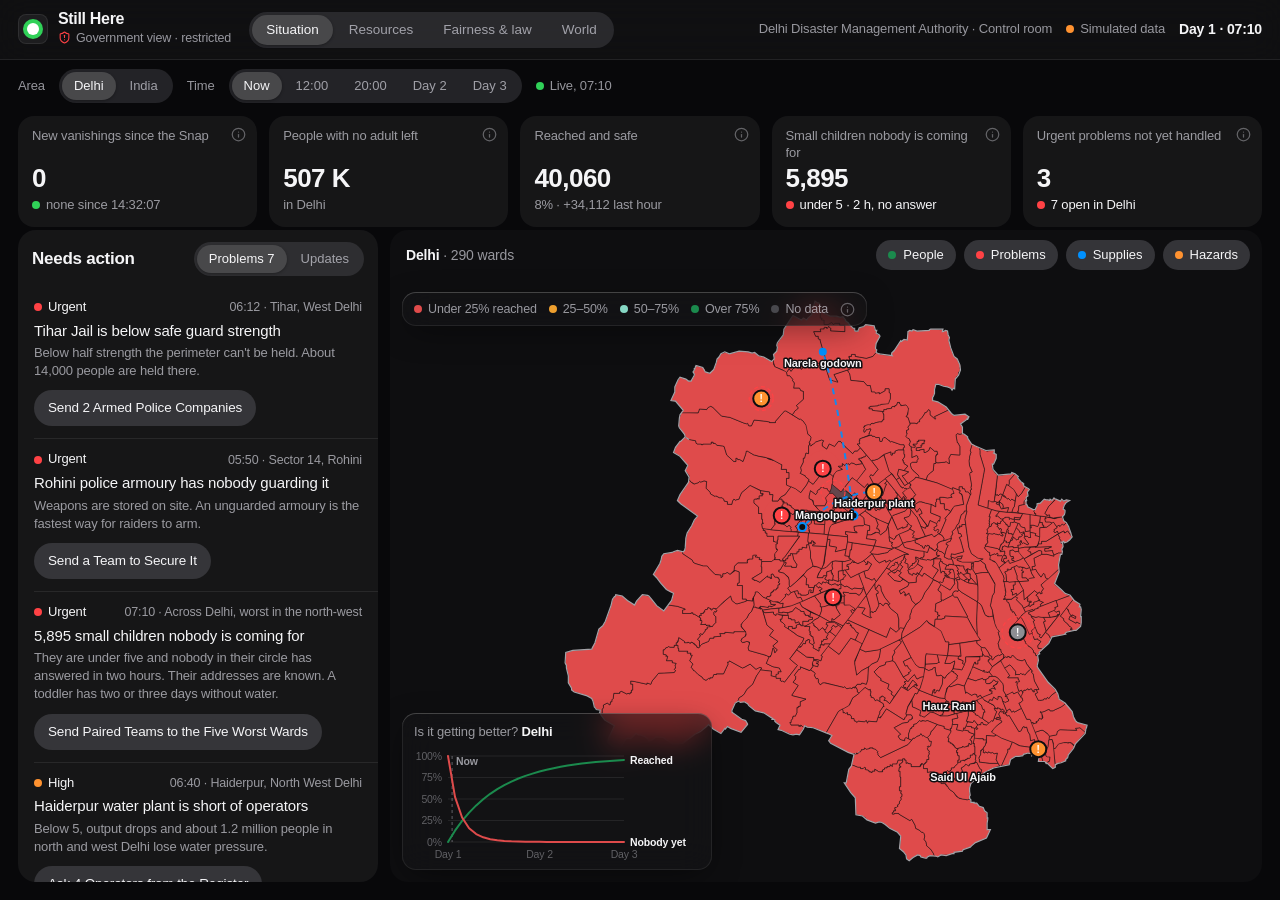
==== cockpit.html @ c12fb29f "Publish Still Here prototype Public app, government view and lite page, styled on Apple HIG web toke" ====
<!doctype html>
<html lang="en" data-theme="dark">
<head>
<meta charset="utf-8">
<meta name="viewport" content="width=device-width, initial-scale=1">
<title>Still Here · Government view</title>
<meta name="description" content="The restricted control-room side of Still Here, a prototype for the day after the Snap. Simulated data.">
<meta name="theme-color" content="#08080A">
<link rel="icon" href="icons/favicon-32.png" type="image/png" sizes="32x32">
<link rel="stylesheet" href="css/apple/apple-system-colors.css">
<link rel="stylesheet" href="css/apple/apple-buttons.css">
<link rel="stylesheet" href="css/apple/apple-materials.css">
<link rel="stylesheet" href="css/cockpit.css">
</head>
<body>
<div class="app">
  <header class="hdr">
    <div class="brand"><span class="mark" aria-hidden="true"><i></i></span><div><b>Still Here</b><span data-help="govview" id="restricted">Government view · restricted</span></div></div>
    <nav class="tabs" id="tabs" aria-label="Pages"></nav>
    <div class="hdr-r"><span class="who" id="who"></span><span class="badge" data-help="simulated">Simulated data</span><span class="clock">Day 1 · 07:10</span></div>
  </header>
  <main id="page"></main>
</div>
<script src="js/icons.js"></script>
<script src="js/geo.js"></script>
<script src="js/data.js"></script>
<script src="js/model.js"></script>
<script src="js/map.js"></script>
<script src="js/cockpit.js"></script>
</body>
</html>
---- css/apple/apple-system-colors.css ----
/* Apple system colours — exact HIG values (captured 2026-09-28; Apple values updated 2025-06-09).
   Source: developer.apple.com/design/human-interface-guidelines/color#Specifications
   GENERATED — do not hand-edit values. Four modes: light, dark, and Increase Contrast for each.
   Use the semantic aliases at the bottom in UI code, not the raw hues, wherever a meaning exists. */

:root {
  --apple-red: #FF383C;
  --apple-orange: #FF8D28;
  --apple-yellow: #FFCC00;
  --apple-green: #34C759;
  --apple-mint: #00C8B3;
  --apple-teal: #00C3D0;
  --apple-cyan: #00C0E8;
  --apple-blue: #0088FF;
  --apple-indigo: #6155F5;
  --apple-purple: #CB30E0;
  --apple-pink: #FF2D55;
  --apple-brown: #AC7F5E;
  --apple-gray: #8E8E93;
  --apple-gray2: #AEAEB2;
  --apple-gray3: #C7C7CC;
  --apple-gray4: #D1D1D6;
  --apple-gray5: #E5E5EA;
  --apple-gray6: #F2F2F7;
}

/* Dark appearance: system preference unless the page forces light; or explicit data-theme */
@media (prefers-color-scheme: dark) {
  :root:not([data-theme="light"]) {
    --apple-red: #FF4245;
    --apple-orange: #FF9230;
    --apple-yellow: #FFD600;
    --apple-green: #30D158;
    --apple-mint: #00DAC3;
    --apple-teal: #00D2E0;
    --apple-cyan: #3CD3FE;
    --apple-blue: #0091FF;
    --apple-indigo: #6D7CFF;
    --apple-purple: #DB34F2;
    --apple-pink: #FF375F;
    --apple-brown: #B78A66;
    --apple-gray: #8E8E93;
    --apple-gray2: #636366;
    --apple-gray3: #48484A;
    --apple-gray4: #3A3A3C;
    --apple-gray5: #2C2C2E;
    --apple-gray6: #1C1C1E;
  }
}
:root[data-theme="dark"] {
  --apple-red: #FF4245;
  --apple-orange: #FF9230;
  --apple-yellow: #FFD600;
  --apple-green: #30D158;
  --apple-mint: #00DAC3;
  --apple-teal: #00D2E0;
  --apple-cyan: #3CD3FE;
  --apple-blue: #0091FF;
  --apple-indigo: #6D7CFF;
  --apple-purple: #DB34F2;
  --apple-pink: #FF375F;
  --apple-brown: #B78A66;
  --apple-gray: #8E8E93;
  --apple-gray2: #636366;
  --apple-gray3: #48484A;
  --apple-gray4: #3A3A3C;
  --apple-gray5: #2C2C2E;
  --apple-gray6: #1C1C1E;
}

/* Increase Contrast (prefers-contrast: more) */
@media (prefers-contrast: more) {
  :root:not([data-theme="dark"]) {
    --apple-red: #E9152D;
    --apple-orange: #C55300;
    --apple-yellow: #A16A00;
    --apple-green: #008932;
    --apple-mint: #008575;
    --apple-teal: #008198;
    --apple-cyan: #007EAE;
    --apple-blue: #1E6EF4;
    --apple-indigo: #564ADE;
    --apple-purple: #B02FC2;
    --apple-pink: #E7124D;
    --apple-brown: #956D51;
    --apple-gray: #6C6C70;
    --apple-gray2: #8E8E93;
    --apple-gray3: #AEAEB2;
    --apple-gray4: #BCBCC0;
    --apple-gray5: #D8D8DC;
    --apple-gray6: #EBEBF0;
  }
}
@media (prefers-contrast: more) and (prefers-color-scheme: dark) {
  :root:not([data-theme="light"]) {
    --apple-red: #FF6165;
    --apple-orange: #FFA056;
    --apple-yellow: #FEDF43;
    --apple-green: #4AD968;
    --apple-mint: #54DFCB;
    --apple-teal: #3BDDEC;
    --apple-cyan: #6DD9FF;
    --apple-blue: #5CB8FF;
    --apple-indigo: #A7AAFF;
    --apple-purple: #EA8DFF;
    --apple-pink: #FF8AC4;
    --apple-brown: #DBA679;
    --apple-gray: #AEAEB2;
    --apple-gray2: #7C7C80;
    --apple-gray3: #545456;
    --apple-gray4: #444446;
    --apple-gray5: #363638;
    --apple-gray6: #242426;
  }
}
@media (prefers-contrast: more) {
  :root[data-theme="dark"] {
    --apple-red: #FF6165;
    --apple-orange: #FFA056;
    --apple-yellow: #FEDF43;
    --apple-green: #4AD968;
    --apple-mint: #54DFCB;
    --apple-teal: #3BDDEC;
    --apple-cyan: #6DD9FF;
    --apple-blue: #5CB8FF;
    --apple-indigo: #A7AAFF;
    --apple-purple: #EA8DFF;
    --apple-pink: #FF8AC4;
    --apple-brown: #DBA679;
    --apple-gray: #AEAEB2;
    --apple-gray2: #7C7C80;
    --apple-gray3: #545456;
    --apple-gray4: #444446;
    --apple-gray5: #363638;
    --apple-gray6: #242426;
  }
}

/* Semantic aliases — one meaning per colour (HIG: never the same colour for different things) */
:root {
  --color-accent: var(--apple-blue);          /* interactive: links, selected tab, focus */
  --color-destructive: var(--apple-red);      /* delete, errors */
  --color-success: var(--apple-green);        /* success status (always with icon/text) */
  --color-warning: var(--apple-orange);       /* warnings (always with icon/text) */
  --color-separator-opaque: var(--apple-gray4);
  --color-fill-quiet: var(--apple-gray6);
}
---- css/apple/apple-buttons.css ----
/* Button tokens — HIG Buttons page (CRITICAL). Numbers and rules: apple-buttons.json (source-tagged).
   Tags: HIG = stated by Apple · WCAG = W3C · CONV = apple-skill convention · FN = Nonplo field note.
   Colours come from apple-system-colors.css. This file is structure + states only.
   Use with a real <button> (or <a href> for navigation). One or two .btn-prominent per view (HIG);
   Nonplo's own rule is stricter: exactly one filled button per screen (FN). */

:root {
  --btn-hit: 44px;                 /* HIG: hit region ≥ 44 x 44 (visionOS 60) */
  --btn-gap: 8px;                  /* CONV: ≥ 8 px between standalone buttons */
  --btn-radius: 999px;             /* capsule = the platform-standard shape on watchOS/visionOS/iOS */
  --btn-pad-inline: 1.125rem;      /* CONV (FN pills use 18 px) */
  --btn-neutral: rgb(120 120 128 / 0.16);          /* CONV: quiet neutral fill (system-fill grey at low alpha) */
  --btn-neutral-hover: rgb(120 120 128 / 0.24);
  --btn-neutral-active: rgb(120 120 128 / 0.34);
  --btn-bg: var(--btn-neutral); --btn-bg-hover: var(--btn-neutral-hover); --btn-bg-active: var(--btn-neutral-active);
  --btn-fg: inherit;
  --btn-prominent-bg: #1E6EF4;     /* WCAG: 4.57:1 with white (system blue #0088FF is only 3.52:1) — FN/color.md */
  --btn-prominent-fg: #fff;
  --btn-destructive-fg: #C4132A;   /* WCAG ≥ 4.9:1 on the neutral fill (system red is only 3.57:1 on white) */
  --btn-focus: var(--color-accent, #0088FF);
  --btn-disabled-opacity: 0.4;     /* FN (disabled text black/30-40; exempt from contrast, always explain why) */
}
@media (prefers-color-scheme: dark) { :root:not([data-theme="light"]) { --btn-neutral: rgb(120 120 128 / 0.32); --btn-neutral-hover: rgb(120 120 128 / 0.42); --btn-neutral-active: rgb(120 120 128 / 0.54); --btn-destructive-fg: #FF6B70; } }
:root[data-theme="dark"] { --btn-neutral: rgb(120 120 128 / 0.32); --btn-neutral-hover: rgb(120 120 128 / 0.42); --btn-neutral-active: rgb(120 120 128 / 0.54); --btn-destructive-fg: #FF6B70; }

/* Base: real <button>. min block-size gives the 44 px hit region on touch widths. */
.btn {
  box-sizing: border-box; position: relative; display: inline-flex; align-items: center; justify-content: center; gap: 0.5rem;
  min-block-size: var(--btn-hit); min-inline-size: var(--btn-hit);
  padding-inline: var(--btn-pad-inline); border: 0; border-radius: var(--btn-radius);
  background: var(--btn-bg); color: var(--btn-fg);
  font: inherit; font-weight: 500; line-height: 1.2; text-align: center; cursor: default; /* HIG: buttons keep the arrow; the pointing hand is for links */
  -webkit-tap-highlight-color: transparent; touch-action: manipulation;
  transition: background-color 0.12s, transform 0.12s, filter 0.12s;
}

/* Roles (HIG). Primary = accent fill; destructive = red LABEL on a neutral fill; cancel = normal look. */
.btn-prominent, .btn[data-role="primary"] { --btn-bg: var(--btn-prominent-bg); --btn-bg-hover: var(--btn-prominent-bg); --btn-bg-active: var(--btn-prominent-bg); --btn-fg: var(--btn-prominent-fg); }
.btn-destructive, .btn[data-role="destructive"] { --btn-fg: var(--btn-destructive-fg); }   /* never combined with .btn-prominent (HIG) */
.btn-plain { --btn-bg: transparent; --btn-bg-hover: var(--btn-neutral); --btn-bg-active: var(--btn-neutral-hover); }   /* still has hover/press tones */

/* Shape / size variants that stay ≥ 44 px in hit region (HIG; FN pills are 36 / 30 px visually). */
.btn-compact { min-block-size: 36px; }
.btn-compact::after, .btn-icon::after { content: ""; position: absolute; inset: -4px; }   /* extends the hit region to ≥ 44 px */
.btn-icon { padding: 0; inline-size: var(--btn-hit); block-size: var(--btn-hit); }
.btn-icon > svg { inline-size: 1.25rem; block-size: 1.25rem; flex: none; }
.btn-block { display: flex; inline-size: 100%; }                 /* watchOS/iOS: full-width primary actions (HIG watchOS) */

/* States (HIG: always include a press state for a custom button). */
@media (hover: hover) { .btn:hover:not(:disabled):not([aria-disabled="true"]) { background-color: var(--btn-bg-hover); } .btn-prominent:hover:not(:disabled), .btn[data-role="primary"]:hover:not(:disabled) { filter: brightness(1.08); } }
.btn:active:not(:disabled):not([aria-disabled="true"]) { background-color: var(--btn-bg-active); transform: scale(0.97); }
.btn-prominent:active:not(:disabled), .btn[data-role="primary"]:active:not(:disabled) { filter: brightness(0.9); }
.btn:focus-visible { outline: 2px solid var(--btn-focus); outline-offset: 2px; }              /* WCAG 2.4.7; never outline:none without this */
.btn:disabled, .btn[aria-disabled="true"] { opacity: var(--btn-disabled-opacity); cursor: not-allowed; }   /* unavailable; pair with a reason (.fb-reason) */
.btn[aria-pressed="true"], .btn[aria-current="true"] { --btn-bg: var(--btn-neutral-active); }   /* selected/toggled — a tone, not white-on-black (visionOS reserves that) */

/* Busy (iOS activity indicator): spinner replaces the icon, label may change ("Checking out…"), no double submit. */
.btn[aria-busy="true"] { cursor: progress; }
.btn__spinner { inline-size: 1rem; block-size: 1rem; border: 2px solid currentColor; border-inline-end-color: transparent; border-radius: 50%; flex: none; }
@media (prefers-reduced-motion: no-preference) { .btn[aria-busy="true"] .btn__spinner { animation: btn-spin 0.8s linear infinite; } @keyframes btn-spin { to { transform: rotate(360deg); } } }

/* Groups: consistent gap; same height in a row, same width in a stack (HIG: style, not size, marks the preferred choice). */
.btn-row { display: flex; flex-wrap: wrap; gap: var(--btn-gap); align-items: stretch; }
.btn-row > .btn { flex: 0 1 auto; }
.btn-stack { display: grid; gap: var(--btn-gap); }
.btn-stack > .btn { inline-size: 100%; }
---- css/apple/apple-materials.css ----
/* Apple materials tokens — MATERIALS GATE (CRITICAL). Source of every value is stated.
 * HIG       = developer.apple.com/design/human-interface-guidelines/materials (2025-09-09 revision).
 * APPLE-WEB = measured on apple.com (references/apple-web/site-patterns.md).
 * FN        = field notes (validated production values).
 * UIKIT     = UIKit label colours (not stated on any HIG page).
 * CONV      = this skill's web convention.
 * The HIG gives NO blur radii or tint opacities. Only the 35 % dimming layer is an Apple number.
 *
 * Two families — every translucent surface must use exactly one of them:
 *   .glass / .glass-clear         Liquid Glass → FUNCTIONAL layer only (fixed/sticky bars, toolbars,
 *                                 tab bars, sidebars, popovers, menus, dialogs, sheets, media overlays)
 *   .material-{ultrathin|thin|regular|thick}
 *                                 standard materials → CONTENT layer structure
 * Import once; never hand-write backdrop-filter or rgba() tints per screen.
 * Reduce Transparency / Increase Contrast / dark mode fallbacks are built in below. */

:root {
  /* HIG: dark dimming layer at 35 % opacity behind CLEAR glass over bright content. */
  --material-dim: rgb(0 0 0 / 0.35);

  /* APPLE-WEB: apple.com frosted bar = saturate(180%) blur(20px). Blur is strong at every
     thickness (HIG images materials-04/05); thickness = tint opacity. */
  --material-blur: 20px;
  --material-saturate: 180%;
  --material-filter: saturate(var(--material-saturate)) blur(var(--material-blur));

  /* Standard materials, light (CONV calibrated to HIG materials-04/05: ultraThin shows colour,
     thick is near-opaque). Regular = APPLE-WEB nav bar tint rgba(250,250,252,.8). */
  --material-ultrathin-bg: rgb(255 255 255 / 0.40);
  --material-thin-bg: rgb(255 255 255 / 0.60);
  --material-regular-bg: rgb(250 250 252 / 0.80);
  --material-thick-bg: rgb(250 250 252 / 0.92);
  --material-opaque-bg: #FAFAFC;             /* APPLE-WEB flyout — Reduce Transparency fallback */

  /* Liquid Glass (web approximation). regular: CONV from FN principles §12
     (blur + low-opacity tint + 1px light top edge). clear: CONV, "highly translucent" (HIG),
     background stays recognisable (materials-02). */
  --glass-bg: rgb(250 250 252 / 0.68);
  --glass-filter: saturate(180%) blur(16px);
  --glass-clear-bg: rgb(255 255 255 / 0.10);
  --glass-clear-filter: saturate(150%) blur(6px);
  --glass-edge: inset 0 1px 0 rgb(255 255 255 / 0.65), inset 0 0 0 1px rgb(255 255 255 / 0.30);
  --glass-shadow: 0 8px 32px -8px rgb(0 0 0 / 0.18);
  --glass-hc-border: rgb(0 0 0 / 0.28);     /* Increase Contrast: visible edge */

  /* Vibrant label ladder for text/glyphs ON materials (HIG: use vibrant colours on materials;
     never gray palette colours like systemGray3 — materials-03 ✗).
     label/secondary light = APPLE-WEB text colours (pass 4.5:1); tertiary/quaternary = UIKIT.
     tertiary: inactive elements only. quaternary: never on thin/ultraThin (HIG). */
  --on-material-label: #1D1D1F;
  --on-material-secondary: #6E6E73;
  --on-material-tertiary: rgb(60 60 67 / 0.30);
  --on-material-quaternary: rgb(60 60 67 / 0.18);
  --on-material-separator: rgb(60 60 67 / 0.29);

  /* Scroll edge effect (HIG: blur + fade content under bars). CONV height. */
  --scroll-edge-size: 24px;

  /* Page veil behind menus/sheets (APPLE-WEB curtain: blur(10px); light tint CONV). */
  --veil-bg: rgb(255 255 255 / 0.30);
  --veil-filter: blur(10px);
}

@media (prefers-color-scheme: dark) {
  :root:not([data-theme="light"]) {
    --material-ultrathin-bg: rgb(22 22 23 / 0.40);
    --material-thin-bg: rgb(22 22 23 / 0.60);
    --material-regular-bg: rgb(22 22 23 / 0.80);   /* APPLE-WEB dark nav rgba(22,22,23,.8) */
    --material-thick-bg: rgb(22 22 23 / 0.92);
    --material-opaque-bg: #161617;                 /* APPLE-WEB flyout dark */
    --glass-bg: rgb(22 22 23 / 0.62);
    --glass-clear-bg: rgb(0 0 0 / 0.10);
    --glass-edge: inset 0 1px 0 rgb(255 255 255 / 0.14), inset 0 0 0 1px rgb(255 255 255 / 0.08); /* FN ring-white/[0.08] */
    --glass-shadow: 0 8px 32px -8px rgb(0 0 0 / 0.6);
    --glass-hc-border: rgb(255 255 255 / 0.40);
    --on-material-label: #F5F5F7;
    --on-material-secondary: rgb(235 235 245 / 0.60);   /* UIKIT secondaryLabel dark */
    --on-material-tertiary: rgb(235 235 245 / 0.30);
    --on-material-quaternary: rgb(235 235 245 / 0.16);
    --on-material-separator: rgb(84 84 88 / 0.60);
    --veil-bg: rgb(0 0 0 / 0.40);                   /* APPLE-WEB curtain dark */
  }
}
:root[data-theme="dark"] {
  --material-ultrathin-bg: rgb(22 22 23 / 0.40);
  --material-thin-bg: rgb(22 22 23 / 0.60);
  --material-regular-bg: rgb(22 22 23 / 0.80);
  --material-thick-bg: rgb(22 22 23 / 0.92);
  --material-opaque-bg: #161617;
  --glass-bg: rgb(22 22 23 / 0.62);
  --glass-clear-bg: rgb(0 0 0 / 0.10);
  --glass-edge: inset 0 1px 0 rgb(255 255 255 / 0.14), inset 0 0 0 1px rgb(255 255 255 / 0.08);
  --glass-shadow: 0 8px 32px -8px rgb(0 0 0 / 0.6);
  --glass-hc-border: rgb(255 255 255 / 0.40);
  --on-material-label: #F5F5F7;
  --on-material-secondary: rgb(235 235 245 / 0.60);
  --on-material-tertiary: rgb(235 235 245 / 0.30);
  --on-material-quaternary: rgb(235 235 245 / 0.16);
  --on-material-separator: rgb(84 84 88 / 0.60);
  --veil-bg: rgb(0 0 0 / 0.40);
}

/* ---- Standard materials (content layer) ---- */
.material-ultrathin, .material-thin, .material-regular, .material-thick {
  -webkit-backdrop-filter: var(--material-filter);
  backdrop-filter: var(--material-filter);
  color: var(--on-material-label);
}
.material-ultrathin { background-color: var(--material-ultrathin-bg); }
.material-thin      { background-color: var(--material-thin-bg); }
.material-regular   { background-color: var(--material-regular-bg); }
.material-thick     { background-color: var(--material-thick-bg); }

/* ---- Liquid Glass (functional layer only) ---- */
.glass, .glass-clear {
  -webkit-backdrop-filter: var(--glass-filter);
  backdrop-filter: var(--glass-filter);
  background-color: var(--glass-bg);
  box-shadow: var(--glass-edge), var(--glass-shadow);
  color: var(--on-material-label);
}
.glass-clear {
  -webkit-backdrop-filter: var(--glass-clear-filter);
  backdrop-filter: var(--glass-clear-filter);
  background-color: var(--glass-clear-bg);
  color: #FFFFFF;                              /* over media; add .material-dim when media is bright */
}
/* Transient glass (HIG exception): slider thumbs / switch knobs look like glass only while active. */
.glass-transient:active, .glass-transient[data-active="true"] {
  -webkit-backdrop-filter: var(--glass-filter);
  backdrop-filter: var(--glass-filter);
  background-color: var(--glass-bg);
  box-shadow: var(--glass-edge), var(--glass-shadow);
}

/* HIG: 35 % dark dimming layer between bright media and clear glass. */
.material-dim { background-color: var(--material-dim); }

/* Page veil behind a menu/sheet (APPLE-WEB). */
.veil {
  -webkit-backdrop-filter: var(--veil-filter);
  backdrop-filter: var(--veil-filter);
  background-color: var(--veil-bg);
}

/* Scroll edge effect: content fades under a pinned bar instead of a hard border (HIG + FN §12). */
.scroll-edge-top, .scroll-edge-bottom { position: relative; }
.scroll-edge-top::after, .scroll-edge-bottom::before {
  content: ""; position: absolute; inset-inline: 0; height: var(--scroll-edge-size);
  pointer-events: none;
}
.scroll-edge-top::after    { top: 100%;    background: linear-gradient(var(--material-regular-bg), transparent); }
.scroll-edge-bottom::before { bottom: 100%; background: linear-gradient(transparent, var(--material-regular-bg)); }

/* Text ladder helpers. */
.on-material-secondary  { color: var(--on-material-secondary); }
.on-material-tertiary   { color: var(--on-material-tertiary); }    /* inactive only */
.on-material-quaternary { color: var(--on-material-quaternary); }  /* never on thin/ultrathin */

/* ---- Accessibility (HIG: glass responds to Reduce Transparency / Increase Contrast) ---- */
@media (prefers-contrast: more) {
  :root {
    --material-ultrathin-bg: rgb(255 255 255 / 0.70);
    --material-thin-bg: rgb(255 255 255 / 0.82);
    --material-regular-bg: rgb(250 250 252 / 0.92);
    --material-thick-bg: rgb(250 250 252 / 0.97);
    --glass-bg: rgb(250 250 252 / 0.90);
  }
  .glass, .glass-clear, .material-ultrathin, .material-thin, .material-regular, .material-thick { outline: 1px solid var(--glass-hc-border); outline-offset: -1px; }
}
@media (prefers-contrast: more) and (prefers-color-scheme: dark) {
  :root:not([data-theme="light"]) {
    --material-ultrathin-bg: rgb(22 22 23 / 0.70);
    --material-thin-bg: rgb(22 22 23 / 0.82);
    --material-regular-bg: rgb(22 22 23 / 0.92);
    --material-thick-bg: rgb(22 22 23 / 0.97);
    --glass-bg: rgb(22 22 23 / 0.90);
  }
}
@media (prefers-reduced-transparency: reduce) {
  .glass, .glass-clear, .glass-transient:active, .glass-transient[data-active="true"],
  .material-ultrathin, .material-thin, .material-regular, .material-thick, .veil {
    -webkit-backdrop-filter: none;
    backdrop-filter: none;
    background-color: var(--material-opaque-bg);
  }
  .glass-clear { color: var(--on-material-label); }
  .veil { background-color: rgb(0 0 0 / 0.5); }
}
---- css/cockpit.css ----
/* Still Here — government view. Same Apple HIG web tokens as the public app (css/apple/), always dark: a control room.
   Layout: header · filter row · stat tiles · (queue | map with a sheet for detail). Explicit pane heights so Safari scrolls (audit A1).
   Status is a dot and a word. One filled button per sheet. No uppercase. Colour only for status and the map scale. */
:root {
  --canvas: #08080A; --group: rgb(255 255 255 / .055); --group2: rgb(255 255 255 / .085); --elev: #1C1C1E; --label: #F5F5F7; --label2: rgb(235 235 245 / .62); --label3: rgb(235 235 245 / .36);
  --hair: rgb(255 255 255 / .08); --fill: rgb(120 120 128 / .24); --fill2: rgb(120 120 128 / .36); --thumb: #48484A;
  --accent: var(--apple-blue); --red: var(--apple-red); --orange: var(--apple-orange); --amber: var(--apple-orange); --green: var(--apple-green); --grey: var(--apple-gray); --blue: var(--apple-blue);
  --s0: #df4b4b; --s1: #ee9f2e; --s2: #86d7c4; --s3: #1b8a4d; --nodata: #48484d;
  --land: #2c2c30; --edge: #111113; --outline: #a3a3a8; --sel: #F5F5F7; --bg-map: #0e0e10;
  --btn-prominent-bg: #F5F5F7; --btn-prominent-fg: #1D1D1F; --ease: cubic-bezier(.32, .72, 0, 1);
  --hdr: 60px; --filters: 52px; --kpis: 118px;
  color-scheme: dark;
}
* { box-sizing: border-box; }
html, body { margin: 0; height: 100%; }
body { background: var(--canvas); color: var(--label); font: 14px/1.45 -apple-system, BlinkMacSystemFont, "SF Pro Text", "Segoe UI", Roboto, "Helvetica Neue", Arial, sans-serif; letter-spacing: -.01em; -webkit-font-smoothing: antialiased; overflow: hidden; }
a { color: var(--accent); text-decoration: none; }
button { font: inherit; color: inherit; }
.ic { flex: none; display: inline-block; vertical-align: middle; }
:focus-visible { outline: 2px solid var(--accent); outline-offset: 2px; border-radius: 6px; }
.app { height: 100vh; display: flex; flex-direction: column; }

/* header: glass, the functional layer */
.hdr { flex: none; height: var(--hdr); display: flex; align-items: center; gap: 18px; padding: 0 18px; background: var(--glass-bg); -webkit-backdrop-filter: var(--glass-filter); backdrop-filter: var(--glass-filter); border-bottom: 1px solid var(--hair); position: relative; z-index: 6; }
.brand { display: flex; align-items: center; gap: 10px; min-width: 0; }
.brand .mark { width: 30px; height: 30px; border-radius: 8px; background: #1D1D1F; box-shadow: inset 0 0 0 1px var(--hair); display: grid; place-items: center; flex: none; }
.brand .mark i { width: 12px; height: 12px; border-radius: 50%; background: #fff; box-shadow: 0 0 0 4px var(--apple-green); }
.brand b { display: block; font-size: 16px; font-weight: 600; letter-spacing: -.02em; line-height: 1.2; }
.brand span { display: inline-flex; align-items: center; gap: 5px; font-size: 12.5px; color: var(--label2); cursor: help; }
.brand span .ic { color: var(--apple-red); }
.tabs { display: inline-flex; padding: 3px; border-radius: 999px; background: var(--fill); gap: 2px; }
.tabs button { border: 0; background: transparent; color: var(--label2); font-size: 13.5px; font-weight: 500; min-height: 30px; padding: 0 14px; border-radius: 999px; cursor: pointer; white-space: nowrap; transition: background .2s var(--ease), color .2s; }
.tabs button.on { background: var(--thumb); color: var(--label); box-shadow: 0 1px 3px rgb(0 0 0 / .3); }
.hdr-r { margin-left: auto; display: flex; align-items: center; gap: 14px; white-space: nowrap; }
.who { font-size: 13px; color: var(--label2); }
.clock { font-weight: 600; font-variant-numeric: tabular-nums; }
.badge { display: inline-flex; align-items: center; gap: 6px; font-size: 13px; color: var(--label2); cursor: help; }
.badge::before { content: ""; width: 8px; height: 8px; border-radius: 50%; background: var(--apple-orange); }

/* filter row */
.filters { flex: none; height: var(--filters); display: flex; align-items: center; gap: 14px; padding: 0 18px; overflow-x: auto; }
.filters .lab { font-size: 13px; color: var(--label2); }
.seg { display: inline-flex; padding: 3px; border-radius: 999px; background: var(--fill); gap: 2px; flex: none; }
.seg button { border: 0; background: transparent; color: var(--label2); font-size: 13px; font-weight: 500; min-height: 28px; padding: 0 12px; border-radius: 999px; cursor: pointer; white-space: nowrap; transition: background .2s var(--ease), color .2s; }
.seg button.on { background: var(--thumb); color: var(--label); box-shadow: 0 1px 3px rgb(0 0 0 / .3); }
.proj { font-size: 13px; color: var(--label2); display: inline-flex; align-items: center; gap: 6px; cursor: help; white-space: nowrap; }
.proj::before { content: ""; width: 8px; height: 8px; border-radius: 50%; background: var(--apple-orange); }
.proj.now::before { background: var(--apple-green); }

/* status: a dot and a word */
.st { display: inline-flex; align-items: center; gap: 6px; font-size: 13px; color: var(--label2); white-space: nowrap; }
.st::before { content: ""; width: 8px; height: 8px; border-radius: 50%; background: var(--apple-gray); flex: none; }
.st.red::before { background: var(--apple-red); } .st.orange::before { background: var(--apple-orange); } .st.green::before { background: var(--apple-green); } .st.blue::before { background: var(--apple-blue); }
.st.red, .st.orange { color: var(--label); }

/* stat tiles */
.kpis { flex: none; height: var(--kpis); display: grid; grid-template-columns: repeat(5, minmax(0, 1fr)); gap: 12px; padding: 4px 18px 14px; }
.kpi { background: var(--group); border-radius: 16px; padding: 12px 14px; cursor: help; min-width: 0; position: relative; }
.kpi .l { font-size: 13px; line-height: 1.3; color: var(--label2); padding-right: 20px; min-height: 34px; display: -webkit-box; -webkit-line-clamp: 2; -webkit-box-orient: vertical; overflow: hidden; }
.kpi .v { font-size: 26px; font-weight: 600; letter-spacing: -.02em; line-height: 1.15; margin-top: 2px; font-variant-numeric: tabular-nums; }
.kpi .d { font-size: 13px; color: var(--label2); white-space: nowrap; overflow: hidden; text-overflow: ellipsis; margin-top: 2px; }
.info { position: absolute; top: 11px; right: 11px; color: var(--label3); display: inline-flex; }
.inl-info { position: static; display: inline-flex; margin-left: 6px; vertical-align: -2px; cursor: help; color: var(--label3); }

/* situation body */
.sit-body { height: calc(100vh - var(--hdr) - var(--filters) - var(--kpis)); display: grid; grid-template-columns: 360px minmax(0, 1fr); gap: 12px; padding: 0 18px 18px; }
.queue { height: 100%; min-height: 0; display: flex; flex-direction: column; background: var(--group); border-radius: 18px; overflow: hidden; }
.q-head { flex: none; display: flex; align-items: center; justify-content: space-between; gap: 8px; flex-wrap: wrap; padding: 12px 14px 10px; }
.q-head b { font-size: 17px; font-weight: 600; letter-spacing: -.015em; }
.q-list { flex: 1; min-height: 0; overflow-y: auto; }
.qi { position: relative; padding: 12px 16px; cursor: pointer; transition: background .15s; }
.qi + .qi::before { content: ""; position: absolute; top: 0; left: 16px; right: 0; height: 1px; background: var(--hair); }
.qi:hover { background: var(--fill); }
.qi.on { background: var(--fill2); }
.qi.on::before, .qi.on + .qi::before { display: none; }
.qi.done .qi-title { color: var(--label2); }
.qi-top { display: flex; justify-content: space-between; align-items: center; gap: 8px; font-size: 12.5px; color: var(--label2); margin-bottom: 4px; }
.qi-title { font-size: 15px; font-weight: 500; line-height: 1.35; }
.qi-why { font-size: 13px; color: var(--label2); margin-top: 3px; line-height: 1.4; }
.qi-foot { margin-top: 10px; }
.btn { font-size: 14px; letter-spacing: -.01em; cursor: pointer; }
.btn-compact { font-size: 13.5px; padding-inline: 14px; }
.donetext { display: inline-flex; align-items: center; gap: 6px; font-size: 13px; color: var(--label2); }
.donetext .ic { color: var(--apple-green); }
.upd { padding: 11px 16px; position: relative; }
.upd + .upd::before { content: ""; position: absolute; top: 0; left: 16px; right: 0; height: 1px; background: var(--hair); }
.upd .m { font-size: 12.5px; color: var(--label2); }
.upd b { font-weight: 600; color: var(--label); }

/* map zone */
.mapzone { position: relative; height: 100%; min-height: 0; display: flex; flex-direction: column; background: var(--bg-map); border-radius: 18px; overflow: hidden; }
.map-tools { flex: none; display: flex; align-items: center; gap: 8px; padding: 10px 12px; flex-wrap: nowrap; overflow-x: auto; }
.crumb { font-size: 14px; color: var(--label2); white-space: nowrap; margin-right: auto; padding-left: 4px; }
.crumb b { color: var(--label); font-weight: 600; }
.crumb button { border: 0; background: transparent; color: var(--accent); cursor: pointer; padding: 0 4px; font-size: 14px; }
.chip { border: 0; background: var(--fill); color: var(--label2); font-size: 13px; font-weight: 500; min-height: 30px; padding: 0 12px; border-radius: 999px; cursor: pointer; display: inline-flex; align-items: center; gap: 7px; white-space: nowrap; }
.chip.on { color: var(--label); background: var(--fill2); }
.chip i { width: 8px; height: 8px; border-radius: 50%; display: inline-block; opacity: .35; }
.chip.on i { opacity: 1; }
.stage { flex: 1; min-height: 0; position: relative; padding: 8px; }
.has-drawer .stage .mapsvg { right: 384px; }
.has-drawer .ov-trend { display: none; }
.has-drawer .map-tools { padding-right: 392px; }
.stage .mapsvg { position: absolute; inset: 8px; }
.stage svg { width: 100%; height: 100%; display: block; }
.shape { cursor: pointer; transition: opacity .12s; }
.shape:hover { opacity: .82; }
.mlabel { fill: var(--label); font-weight: 600; paint-order: stroke; stroke: var(--bg-map); stroke-linejoin: round; pointer-events: none; }
.mlabel.strong { font-weight: 700; }
.legend { display: flex; gap: 12px; flex-wrap: wrap; font-size: 12.5px; color: var(--label2); cursor: help; align-items: center; }
.legend i { display: inline-block; width: 8px; height: 8px; border-radius: 50%; margin-right: 6px; vertical-align: 0; }
.legend .info { position: static; }
.overlay { position: absolute; border-radius: 14px; padding: 8px 12px; background: var(--glass-bg); -webkit-backdrop-filter: var(--glass-filter); backdrop-filter: var(--glass-filter); box-shadow: var(--glass-edge), var(--glass-shadow); }
.ov-trend { left: 12px; bottom: 12px; width: 310px; padding: 10px 12px 6px; }
.ov-trend .t { font-size: 13px; color: var(--label2); margin-bottom: 2px; }
.ov-trend .t b { color: var(--label); font-weight: 600; }

/* detail sheet */
.drawer { position: absolute; top: 8px; right: 8px; bottom: 8px; width: 372px; max-width: calc(100% - 16px); background: var(--elev); border-radius: 16px; box-shadow: 0 0 0 1px var(--hair), 0 24px 60px rgb(0 0 0 / .55); display: flex; flex-direction: column; z-index: 5; }
.dr-head { flex: none; display: flex; align-items: flex-start; gap: 10px; padding: 16px 16px 12px; }
.dr-head h2 { margin: 6px 0 2px; font-size: 20px; font-weight: 600; line-height: 1.25; letter-spacing: -.02em; }
.dr-head .x { margin-left: auto; border: 0; background: var(--fill); color: var(--label2); width: 30px; height: 30px; border-radius: 50%; cursor: pointer; flex: none; display: grid; place-items: center; position: relative; }
.dr-head .x::after { content: ""; position: absolute; inset: -7px; }
.dr-body { flex: 1; min-height: 0; overflow-y: auto; padding: 0 16px 22px; }
.dr-body h3 { font-size: 15px; font-weight: 600; color: var(--label); margin: 18px 0 6px; letter-spacing: -.01em; }
.dr-body h3:first-child { margin-top: 2px; }
.dr-body p { margin: 0 0 6px; color: var(--label2); font-size: 14px; }
.dr-body .qi { background: var(--group); border-radius: 12px; margin-top: 6px; }
.src { font-size: 12.5px; color: var(--label3); margin-top: 12px; }
.nums { display: grid; grid-template-columns: 1fr 1fr; gap: 8px; }
.num { background: var(--group); border-radius: 12px; padding: 10px 12px; cursor: help; }
.num .l { font-size: 12.5px; color: var(--label2); line-height: 1.3; }
.num .v { font-size: 20px; font-weight: 600; letter-spacing: -.02em; font-variant-numeric: tabular-nums; }
.stack { display: flex; height: 8px; border-radius: 4px; overflow: hidden; gap: 2px; margin-top: 12px; }
.stack i { display: block; height: 100%; }
.stack-l { display: flex; gap: 12px; flex-wrap: wrap; font-size: 12.5px; color: var(--label2); margin-top: 8px; }
.stack-l i { display: inline-block; width: 8px; height: 8px; border-radius: 50%; margin-right: 6px; }
.rank { width: 100%; border-collapse: collapse; font-size: 13.5px; }
.rank td { padding: 8px 4px; border-bottom: 1px solid var(--hair); }
.rank tr:last-child td { border-bottom: 0; }
.rank td.n { text-align: right; font-variant-numeric: tabular-nums; }

/* chart */
.grid { stroke: var(--hair); stroke-width: 1; }
.axis { font-size: 10.5px; fill: var(--label3); }
.axis.strong { fill: var(--label2); font-weight: 600; }
.marker { stroke: var(--label3); stroke-dasharray: 3 3; }
.xhair { stroke: var(--label2); stroke-width: 1; }

/* full pages */
.page { height: calc(100vh - var(--hdr)); overflow-y: auto; }
.page-in { max-width: 1080px; margin: 0 auto; padding: 30px 22px 70px; }
.page h1 { font-size: 34px; font-weight: 600; margin: 0 0 6px; letter-spacing: -.022em; line-height: 1.1; }
.page .lede { font-size: 17px; color: var(--label2); margin: 0 0 26px; max-width: 46em; }
.sec { background: var(--group); border-radius: 18px; padding: 18px 20px; margin-bottom: 16px; }
.sec h2 { font-size: 20px; font-weight: 600; margin: 0 0 4px; letter-spacing: -.02em; }
.sec .sub { color: var(--label2); font-size: 14px; margin: 0 0 14px; }
table.t { width: 100%; border-collapse: collapse; font-size: 14px; }
table.t th { text-align: left; font-size: 13px; font-weight: 500; color: var(--label2); padding: 8px 8px; border-bottom: 1px solid var(--hair); white-space: nowrap; }
table.t td { padding: 11px 8px; border-bottom: 1px solid var(--hair); vertical-align: middle; }
table.t td b { font-weight: 500; }
table.t tr:last-child td { border-bottom: 0; }
table.t td.n, table.t th.n { text-align: right; font-variant-numeric: tabular-nums; }
.meter { display: flex; align-items: center; gap: 10px; min-width: 160px; }
.meter .bar { flex: 1; height: 6px; border-radius: 3px; background: var(--fill); overflow: hidden; }
.meter .bar i { display: block; height: 100%; border-radius: 3px; }
.meter span { font-size: 13px; color: var(--label2); white-space: nowrap; font-variant-numeric: tabular-nums; }
.cols { display: grid; grid-template-columns: 1fr 1fr; gap: 16px; }
.restricted { box-shadow: inset 0 0 0 1px rgb(255 66 69 / .35); }
.restricted .tag { display: inline-flex; align-items: center; gap: 6px; font-size: 13px; font-weight: 500; color: var(--label2); margin-bottom: 6px; }
.restricted .tag .ic { color: var(--apple-red); }
.zrow { padding: 12px 0; position: relative; }
.zrow + .zrow { border-top: 1px solid var(--hair); }
.zrow .zt { display: flex; justify-content: space-between; gap: 8px; }
.zrow .zt b { font-weight: 600; }
.zrow .zr { font-size: 13.5px; margin-top: 2px; }
.dumb { width: 100%; }
.toggle { display: inline-flex; align-items: center; gap: 10px; border: 0; background: transparent; cursor: pointer; font-size: 14px; color: var(--label); padding: 6px 0; white-space: nowrap; }
.toggle .sw { width: 44px; height: 26px; border-radius: 13px; background: var(--fill2); position: relative; transition: background .2s var(--ease); flex: none; }
.toggle .sw::after { content: ""; position: absolute; top: 2px; left: 2px; width: 22px; height: 22px; border-radius: 50%; background: #fff; box-shadow: 0 2px 4px rgb(0 0 0 / .3); transition: transform .2s var(--ease); }
.toggle.on .sw { background: var(--apple-green); }
.toggle.on .sw::after { transform: translateX(18px); }
.world { display: grid; grid-template-columns: minmax(0, 1fr) 372px; gap: 12px; padding: 0 18px 18px; height: calc(100vh - var(--hdr) - var(--filters)); }
.world .wmap { position: relative; background: var(--bg-map); border-radius: 18px; overflow: hidden; min-height: 0; }
.world .wside { overflow-y: auto; min-height: 0; }
.world .wside .sec { padding: 16px; margin-bottom: 12px; }
.wrow { display: flex; align-items: center; gap: 10px; padding: 6px 0; cursor: pointer; }
.wrow:hover .wn { color: var(--accent); }
.wn { width: 112px; white-space: nowrap; overflow: hidden; text-overflow: ellipsis; }
.aid { padding: 9px 0; position: relative; } .aid + .aid { border-top: 1px solid var(--hair); }
.aid b { font-weight: 500; } .aid span { display: block; color: var(--label2); font-size: 13px; }

/* hover card: glass */
.tip { position: fixed; z-index: 1000; max-width: 300px; padding: 10px 12px; border-radius: 12px; font-size: 13px; line-height: 1.45; pointer-events: none; display: none; background: var(--glass-bg); -webkit-backdrop-filter: var(--glass-filter); backdrop-filter: var(--glass-filter); box-shadow: var(--glass-edge), var(--glass-shadow); color: var(--label); }
.tip b { display: block; font-size: 13.5px; font-weight: 600; margin-bottom: 3px; } .tip b.inl { display: inline; }
.tip .src { color: var(--label2); font-size: 12px; margin-top: 6px; }
.tip .row { display: flex; justify-content: space-between; gap: 14px; } .tip .row span:last-child { font-weight: 600; font-variant-numeric: tabular-nums; }
.tip .hintl { color: var(--accent); margin-top: 5px; font-size: 12px; }
.tip .sw { display: inline-block; width: 8px; height: 8px; border-radius: 50%; margin-right: 6px; }

@media (max-width: 1180px) { .sit-body { grid-template-columns: 310px minmax(0, 1fr); } .who { display: none; } .ov-trend { width: 250px; } .cols { grid-template-columns: 1fr; } .world { grid-template-columns: minmax(0, 1fr) 310px; } }
@media (max-width: 900px) {
  body { overflow: auto; } .app { height: auto; min-height: 100vh; }
  .hdr { height: auto; flex-wrap: wrap; padding: 10px 14px; gap: 10px; } .hdr-r { margin-left: 0; }
  .kpis { grid-template-columns: repeat(2, minmax(0, 1fr)); height: auto; }
  .sit-body { grid-template-columns: 1fr; height: auto; } .queue { height: 440px; } .mapzone { height: 580px; }
  .has-drawer .stage .mapsvg { right: 8px; } .has-drawer .map-tools { padding-right: 12px; } .drawer { width: auto; left: 8px; }
  .page { height: auto; } .world { grid-template-columns: 1fr; height: auto; } .world .wmap { height: 420px; }
}
@media (prefers-reduced-motion: reduce) { * { transition: none !important; animation: none !important; } }
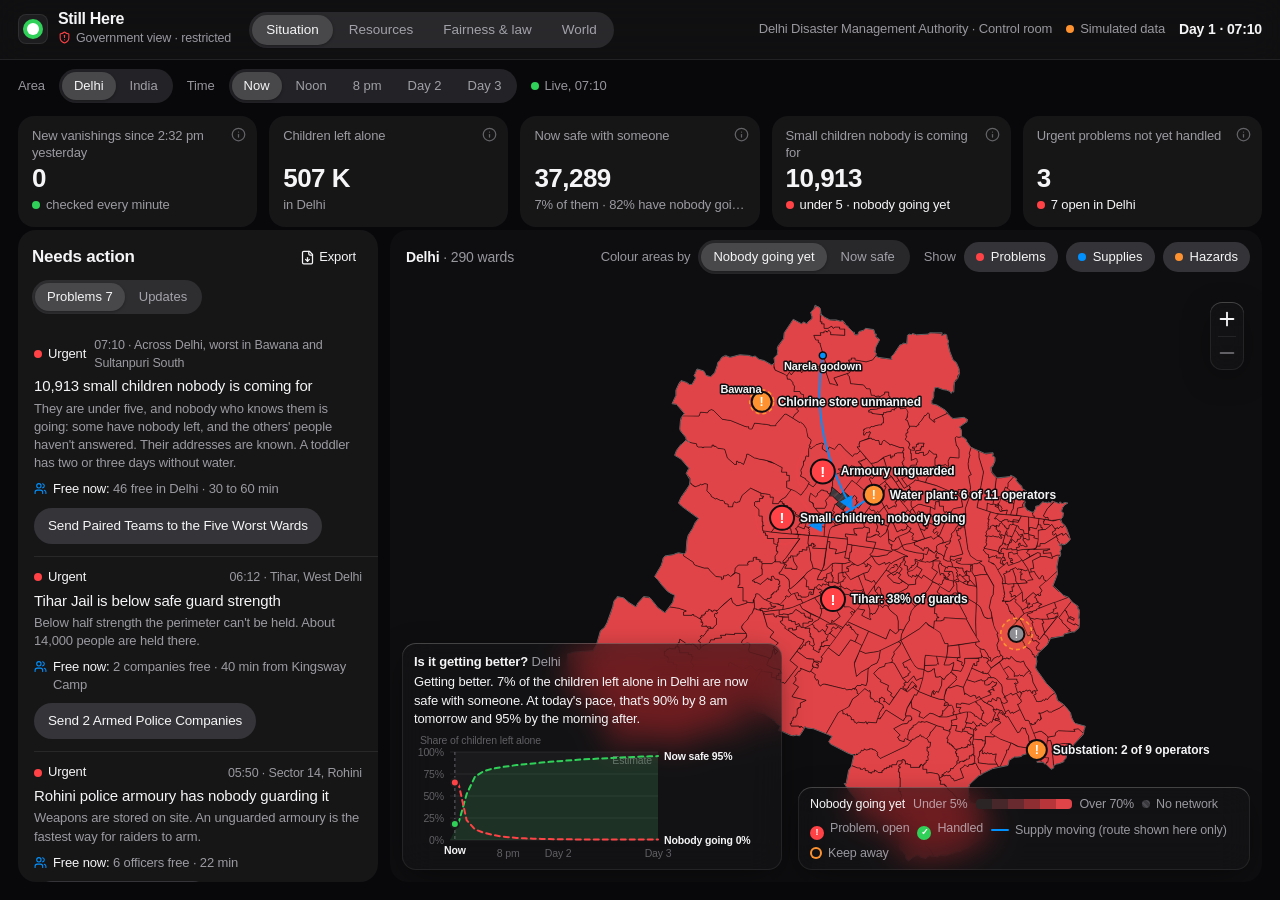
==== commit 7753d7ed: "Links work before entering, phone frame fits with Desktop switch, doctors on duty; government view: " ====
--- a/cockpit.html
+++ b/cockpit.html
@@ -4,7 +4,7 @@
 <meta charset="utf-8">
 <meta name="viewport" content="width=device-width, initial-scale=1">
 <title>Still Here · Government view</title>
-<meta name="description" content="The restricted control-room side of Still Here, a prototype for the day after the Snap. Simulated data.">
+<meta name="description" content="The restricted control-room side of Still Here, a prototype for the morning after half of everyone vanished. Simulated data.">
 <meta name="theme-color" content="#08080A">
 <link rel="icon" href="icons/favicon-32.png" type="image/png" sizes="32x32">
 <link rel="stylesheet" href="css/apple/apple-system-colors.css">
--- a/css/cockpit.css
+++ b/css/cockpit.css
@@ -5,8 +5,8 @@
   --canvas: #08080A; --group: rgb(255 255 255 / .055); --group2: rgb(255 255 255 / .085); --elev: #1C1C1E; --label: #F5F5F7; --label2: rgb(235 235 245 / .62); --label3: rgb(235 235 245 / .36);
   --hair: rgb(255 255 255 / .08); --fill: rgb(120 120 128 / .24); --fill2: rgb(120 120 128 / .36); --thumb: #48484A;
   --accent: var(--apple-blue); --red: var(--apple-red); --orange: var(--apple-orange); --amber: var(--apple-orange); --green: var(--apple-green); --grey: var(--apple-gray); --blue: var(--apple-blue);
-  --s0: #df4b4b; --s1: #ee9f2e; --s2: #86d7c4; --s3: #1b8a4d; --nodata: #48484d;
-  --land: #2c2c30; --edge: #111113; --outline: #a3a3a8; --sel: #F5F5F7; --bg-map: #0e0e10;
+  --r0: #2B2526; --r1: #47272A; --r2: #682A2E; --r3: #8E2E33; --r4: #B8353A; --r5: #E04448; --q0: #1C2B21; --q1: #1D4830; --q2: #236C44; --q3: #2E9459; --q4: #4BBA72; --q5: #89DEA3; --nodata: #3A3A3E; --nodata-line: #4A4A50; --flow: #0091FF; --group-solid: #1C1C1E; --st-reached: var(--apple-green); --st-going: var(--apple-orange); --st-nobody: var(--apple-red); --s0: #df4b4b; --s3: #1b8a4d;
+  --land: #2c2c30; --edge: rgb(0 0 0 / .55); --outline: #636366; --sel: #F5F5F7; --bg-map: #0e0e10;
   --btn-prominent-bg: #F5F5F7; --btn-prominent-fg: #1D1D1F; --ease: cubic-bezier(.32, .72, 0, 1);
   --hdr: 60px; --filters: 52px; --kpis: 118px;
   color-scheme: dark;
@@ -66,7 +66,8 @@
 .sit-body { height: calc(100vh - var(--hdr) - var(--filters) - var(--kpis)); display: grid; grid-template-columns: 360px minmax(0, 1fr); gap: 12px; padding: 0 18px 18px; }
 .queue { height: 100%; min-height: 0; display: flex; flex-direction: column; background: var(--group); border-radius: 18px; overflow: hidden; }
 .q-head { flex: none; display: flex; align-items: center; justify-content: space-between; gap: 8px; flex-wrap: wrap; padding: 12px 14px 10px; }
-.q-head b { font-size: 17px; font-weight: 600; letter-spacing: -.015em; }
+.q-head b { font-size: 17px; font-weight: 600; letter-spacing: -.015em; margin-right: auto; }
+.q-head .btn-plain { min-block-size: 30px; padding-inline: 8px; gap: 4px; font-size: 13px; }
 .q-list { flex: 1; min-height: 0; overflow-y: auto; }
 .qi { position: relative; padding: 12px 16px; cursor: pointer; transition: background .15s; }
 .qi + .qi::before { content: ""; position: absolute; top: 0; left: 16px; right: 0; height: 1px; background: var(--hair); }
@@ -111,7 +112,7 @@
 .legend i { display: inline-block; width: 8px; height: 8px; border-radius: 50%; margin-right: 6px; vertical-align: 0; }
 .legend .info { position: static; }
 .overlay { position: absolute; border-radius: 14px; padding: 8px 12px; background: var(--glass-bg); -webkit-backdrop-filter: var(--glass-filter); backdrop-filter: var(--glass-filter); box-shadow: var(--glass-edge), var(--glass-shadow); }
-.ov-trend { left: 12px; bottom: 12px; width: 310px; padding: 10px 12px 6px; }
+.ov-trend { left: 12px; bottom: 12px; width: 380px; padding: 10px 12px 6px; }
 .ov-trend .t { font-size: 13px; color: var(--label2); margin-bottom: 2px; }
 .ov-trend .t b { color: var(--label); font-weight: 600; }
 
@@ -198,9 +199,9 @@
 .tip .hintl { color: var(--accent); margin-top: 5px; font-size: 12px; }
 .tip .sw { display: inline-block; width: 8px; height: 8px; border-radius: 50%; margin-right: 6px; }
 
-@media (max-width: 1180px) { .sit-body { grid-template-columns: 310px minmax(0, 1fr); } .who { display: none; } .ov-trend { width: 250px; } .cols { grid-template-columns: 1fr; } .world { grid-template-columns: minmax(0, 1fr) 310px; } }
+@media (max-width: 1180px) { .sit-body { grid-template-columns: 310px minmax(0, 1fr); } .who { display: none; } .ov-trend { width: 250px; } .ov-trend #trend { display: none; } .cols { grid-template-columns: 1fr; } .world { grid-template-columns: minmax(0, 1fr) 310px; } }
 @media (max-width: 900px) {
-  body { overflow: auto; } .app { height: auto; min-height: 100vh; }
+  body { overflow-x: hidden; overflow-y: auto; } .app { height: auto; min-height: 100vh; }
   .hdr { height: auto; flex-wrap: wrap; padding: 10px 14px; gap: 10px; } .hdr-r { margin-left: 0; }
   .kpis { grid-template-columns: repeat(2, minmax(0, 1fr)); height: auto; }
   .sit-body { grid-template-columns: 1fr; height: auto; } .queue { height: 440px; } .mapzone { height: 580px; }
@@ -208,3 +209,47 @@
   .page { height: auto; } .world { grid-template-columns: 1fr; height: auto; } .world .wmap { height: 420px; }
 }
 @media (prefers-reduced-motion: reduce) { * { transition: none !important; animation: none !important; } }
+
+/* map controls and scale (map redesign, 24 Oct) */
+.mapsvg { touch-action: pan-y; }
+.mapsvg.zoomed { cursor: grab; touch-action: none; }
+.mapzoom { position: absolute; right: 10px; top: 10px; display: flex; flex-direction: column; border-radius: 12px; overflow: hidden; background: var(--glass-bg); -webkit-backdrop-filter: var(--glass-filter); backdrop-filter: var(--glass-filter); box-shadow: var(--glass-edge), var(--glass-shadow); z-index: 4; }
+
+.mapzoom button { width: 34px; height: 34px; border: 0; background: transparent; color: var(--label); display: grid; place-items: center; cursor: pointer; position: relative; }
+.mapzoom button + button::before { content: ""; position: absolute; top: 0; left: 8px; right: 8px; height: 1px; background: var(--hair); }
+.mapzoom button:hover { background: var(--fill); }
+.mapzoom button:disabled { color: var(--label3); cursor: default; }
+.legend .lt { color: var(--label); font-weight: 500; }
+.legend .ramp { display: inline-flex; border-radius: 4px; overflow: hidden; height: 10px; }
+.legend .ramp i { width: 24px; height: 10px; margin: 0; border-radius: 0; }
+.legend .ends { display: inline-flex; gap: 6px; font-variant-numeric: tabular-nums; }
+.legend .ends span:first-child::after { content: "to"; margin-left: 6px; color: var(--label3); }
+.legend .nd i { background: repeating-linear-gradient(45deg, var(--nodata) 0 3px, var(--nodata-line) 3px 5px); }
+.projband { fill: var(--fill); opacity: .35; }
+.trendline { font-size: 13px; color: var(--label); margin: 2px 0 6px; line-height: 1.4; }
+.legend.compact { gap: 8px; flex-wrap: nowrap; white-space: nowrap; }
+.legend.compact .ramp i { width: 16px; }
+
+/* 24 Oct evening: plans inside problems, the need map's legend, numbered world arrows */
+.qi-have { display: flex; gap: 6px; align-items: flex-start; margin-top: 8px; font-size: 13px; color: var(--label2); line-height: 1.35; }
+.qi-have svg { flex: none; margin-top: 2px; color: var(--apple-blue); } .qi-have b { color: var(--label); font-weight: 500; }
+.qi-left { font-size: 13px; color: var(--label2); margin-top: 6px; line-height: 1.35; }
+.dr-body .have { padding: 8px 10px; background: var(--group); border-radius: 10px; margin-top: 6px; }
+.dr-body .have b { display: block; font-weight: 600; color: var(--label); font-size: 14px; } .dr-body .have span { color: var(--label2); font-size: 13px; }
+.legend.marks { margin-top: 6px; }
+.legend .pin-k { width: 14px; height: 14px; border-radius: 50%; display: inline-grid; place-items: center; color: #fff; font-size: 9px; font-weight: 800; font-style: normal; vertical-align: -3px; }
+.legend .arr-k { width: 18px; height: 2px; border-radius: 1px; background: var(--flow); vertical-align: 3px; }
+.legend .ring-k { width: 12px; height: 12px; border-radius: 50%; background: transparent; box-shadow: inset 0 0 0 2px var(--apple-orange); vertical-align: -2px; }
+.aid .anum { display: inline-grid; place-items: center; width: 18px; height: 18px; border-radius: 50%; background: var(--flow); color: #fff; font-size: 11px; font-weight: 700; margin-right: 8px; vertical-align: 1px; }
+table.plan td { vertical-align: top; } table.plan td:nth-child(1) { width: 26%; } table.plan td:nth-child(2) { width: 20%; } table.plan td:nth-child(3) { width: 24%; }
+table.t td .sub { font-size: 12.5px; }
+.ov-legend { right: 12px; bottom: 12px; max-width: 46%; }
+.has-drawer .ov-legend { right: 396px; }
+.ov-legend { max-width: calc(100% - 420px); }
+.legend.compact.marks { flex-wrap: wrap; white-space: normal; row-gap: 4px; }
+.legend.compact.marks span { white-space: nowrap; }
+.map-tools .lab { white-space: nowrap; font-size: 13px; color: var(--label2); }
+table.plan td:nth-child(1) { width: 25%; } table.plan td:nth-child(2) { width: 17%; } table.plan td:nth-child(3) { width: 22%; } table.plan td:nth-child(4) { width: 24%; }
+table.plan td:last-child { width: 170px; } table.plan td:last-child .btn { white-space: normal; text-align: center; line-height: 1.25; padding-top: 6px; padding-bottom: 6px; min-width: 150px; }
+table.t .donetext { display: flex; gap: 6px; align-items: flex-start; } table.t .donetext svg { flex: none; margin-top: 2px; }
+@media (max-width: 700px) { .tabs { max-width: 100%; overflow-x: auto; scrollbar-width: none; } .tabs::-webkit-scrollbar { display: none; } html, body { overflow-x: hidden; } }
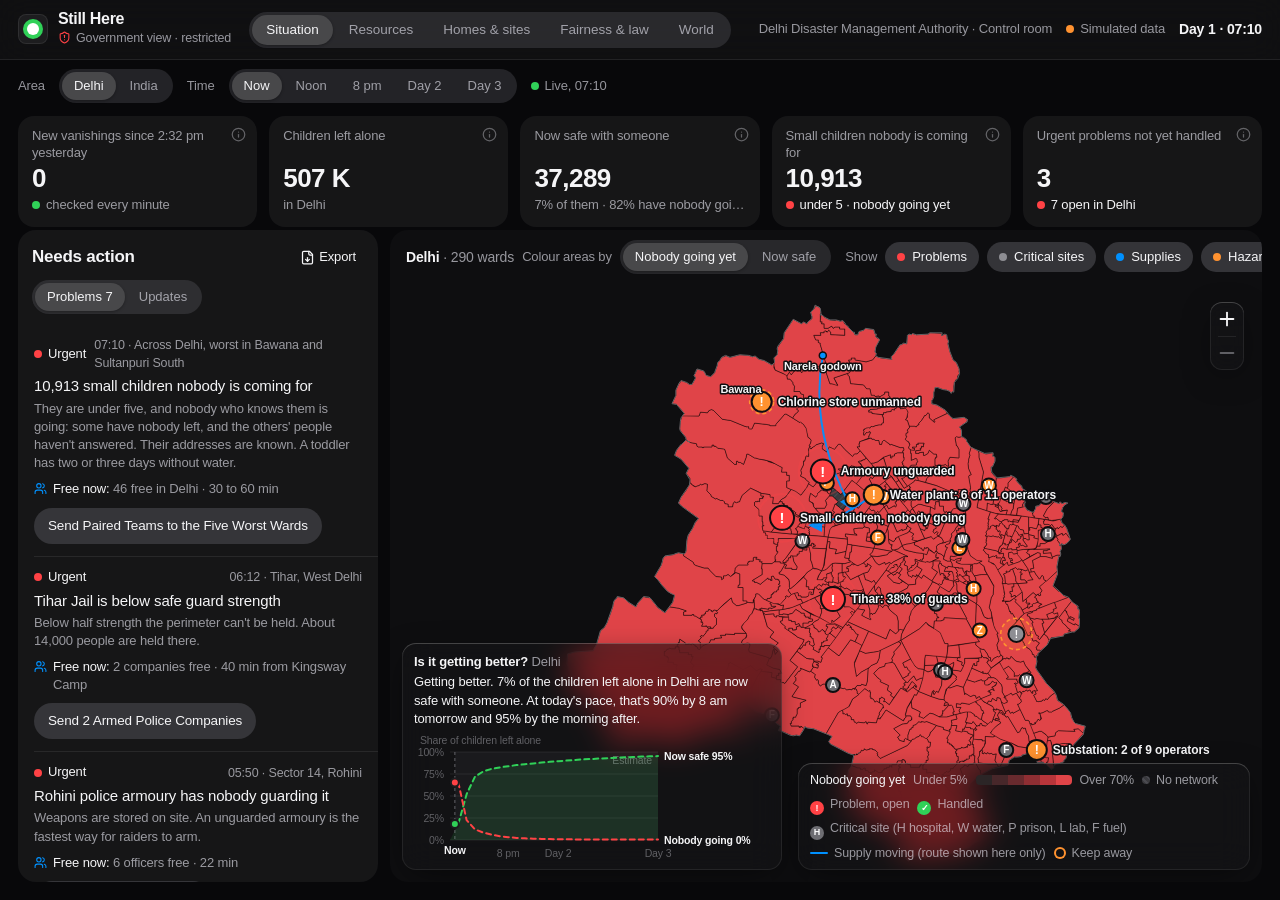
==== commit ae4d83e4: "Homes and sites tab (empty homes, essentials rules, money of the vanished, critical sites, damage), " ====
--- a/cockpit.html
+++ b/cockpit.html
@@ -3,6 +3,7 @@
 <head>
 <meta charset="utf-8">
 <meta name="viewport" content="width=device-width, initial-scale=1">
+<meta http-equiv="Content-Security-Policy" content="default-src 'self' file:; script-src 'self' file:; style-src 'self' 'unsafe-inline' file:; img-src 'self' data: file:; connect-src 'self'; object-src 'none'; base-uri 'self'; form-action 'none'">
 <title>Still Here · Government view</title>
 <meta name="description" content="The restricted control-room side of Still Here, a prototype for the morning after half of everyone vanished. Simulated data.">
 <meta name="theme-color" content="#08080A">
--- a/css/cockpit.css
+++ b/css/cockpit.css
@@ -253,3 +253,13 @@
 table.plan td:last-child { width: 170px; } table.plan td:last-child .btn { white-space: normal; text-align: center; line-height: 1.25; padding-top: 6px; padding-bottom: 6px; min-width: 150px; }
 table.t .donetext { display: flex; gap: 6px; align-items: flex-start; } table.t .donetext svg { flex: none; margin-top: 2px; }
 @media (max-width: 700px) { .tabs { max-width: 100%; overflow-x: auto; scrollbar-width: none; } .tabs::-webkit-scrollbar { display: none; } html, body { overflow-x: hidden; } }
+/* Homes & sites */
+:root { --v0: #24243A; --v1: #30305C; --v2: #3E3E82; --v3: #5252AA; --v4: #6E6ED2; --v5: #9C9CF2; }
+.vstats { display: grid; grid-template-columns: repeat(3, minmax(0, 1fr)); gap: 12px; margin-top: 12px; }
+.vstats > div { background: var(--group); border-radius: 12px; padding: 10px 12px; } .vstats span { display: block; font-size: 12.5px; color: var(--label2); }
+.vstats b { display: block; font-size: 22px; font-weight: 600; letter-spacing: -.02em; } .vstats b.sm { font-size: 14px; font-weight: 500; line-height: 1.35; margin-top: 4px; } .vstats em { display: block; font-style: normal; font-size: 12.5px; color: var(--label2); }
+.vmapwrap { position: relative; height: 440px; background: var(--bg-map); border-radius: 14px; margin-top: 12px; overflow: hidden; }
+.rules { margin: 6px 0 0; padding-left: 18px; color: var(--label2); font-size: 13.5px; } .rules li { margin: 4px 0; }
+h3.mini { font-size: 14px; font-weight: 600; margin: 14px 0 2px; }
+@media (max-width: 700px) { .vstats { grid-template-columns: 1fr; } .vmapwrap { height: 320px; } }
+.vmapwrap svg { width: 100%; height: 100%; display: block; }
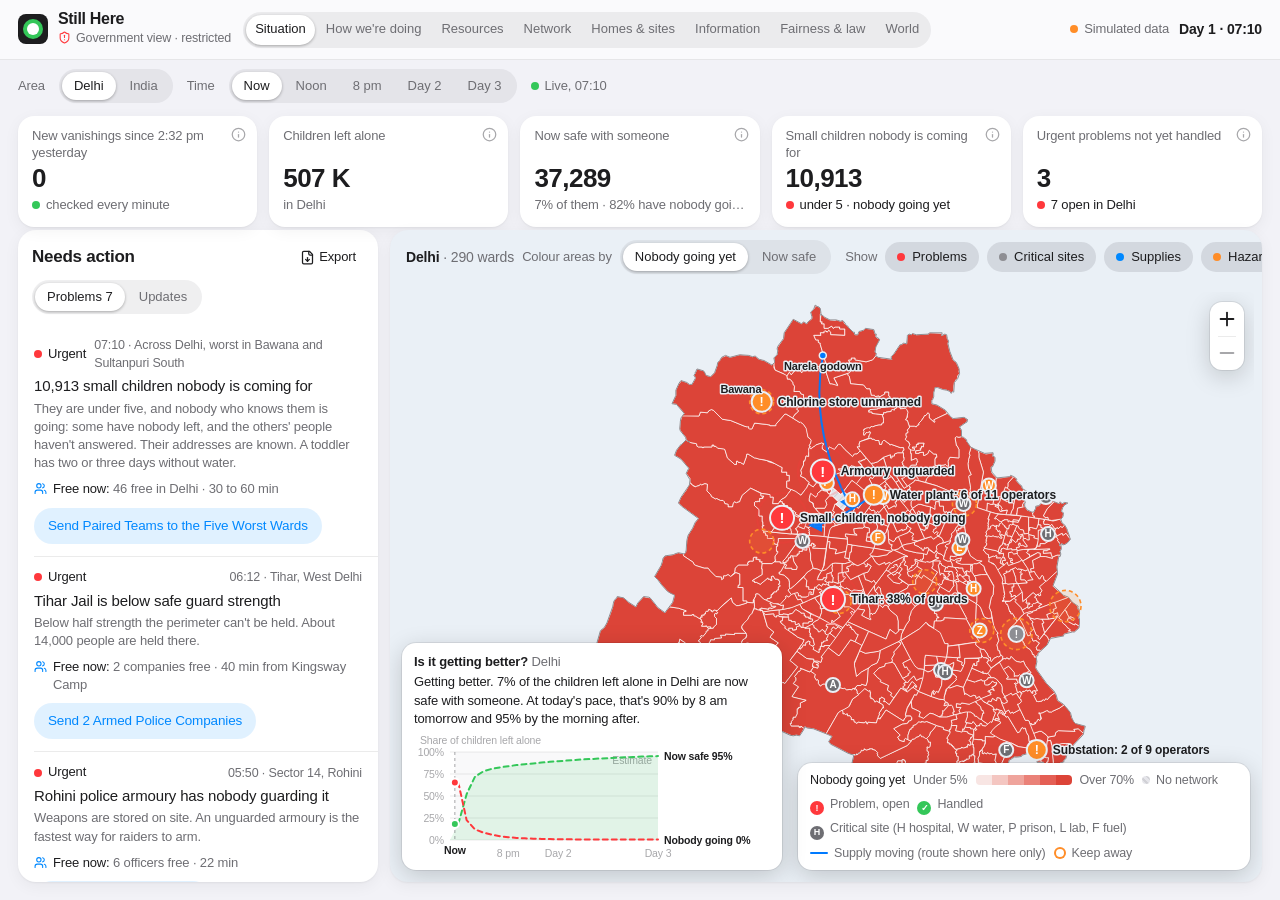
==== commit eb50def9: "Control room in the light Apple style (dark only with the system); one docked tab bar in phone mode;" ====
--- a/cockpit.html
+++ b/cockpit.html
@@ -1,12 +1,13 @@
 <!doctype html>
-<html lang="en" data-theme="dark">
+<html lang="en">
 <head>
 <meta charset="utf-8">
 <meta name="viewport" content="width=device-width, initial-scale=1">
 <meta http-equiv="Content-Security-Policy" content="default-src 'self' file:; script-src 'self' file:; style-src 'self' 'unsafe-inline' file:; img-src 'self' data: file:; connect-src 'self'; object-src 'none'; base-uri 'self'; form-action 'none'">
 <title>Still Here · Government view</title>
 <meta name="description" content="The restricted control-room side of Still Here, a prototype for the morning after half of everyone vanished. Simulated data.">
-<meta name="theme-color" content="#08080A">
+<meta name="theme-color" content="#F2F2F7" media="(prefers-color-scheme: light)">
+<meta name="theme-color" content="#08080A" media="(prefers-color-scheme: dark)">
 <link rel="icon" href="icons/favicon-32.png" type="image/png" sizes="32x32">
 <link rel="stylesheet" href="css/apple/apple-system-colors.css">
 <link rel="stylesheet" href="css/apple/apple-buttons.css">
--- a/css/cockpit.css
+++ b/css/cockpit.css
@@ -1,16 +1,24 @@
-/* Still Here — government view. Same Apple HIG web tokens as the public app (css/apple/), always dark: a control room.
+/* Still Here — government view. Same Apple HIG web tokens as the public app (css/apple/): light by default, dark with the system.
    Layout: header · filter row · stat tiles · (queue | map with a sheet for detail). Explicit pane heights so Safari scrolls (audit A1).
    Status is a dot and a word. One filled button per sheet. No uppercase. Colour only for status and the map scale. */
 :root {
-  --canvas: #08080A; --group: rgb(255 255 255 / .055); --group2: rgb(255 255 255 / .085); --elev: #1C1C1E; --label: #F5F5F7; --label2: rgb(235 235 245 / .62); --label3: rgb(235 235 245 / .36);
+  /* Light by default, like the public app (Apple grouped style); dark only when the system is dark */
+  --canvas: #F2F2F7; --group: #FFFFFF; --group2: #F7F7FA; --elev: #FFFFFF; --label: #1D1D1F; --label2: #6E6E73; --label3: rgb(60 60 67 / .45);
+  --hair: rgb(0 0 0 / .08); --fill: rgb(120 120 128 / .12); --fill2: rgb(120 120 128 / .2); --thumb: #FFFFFF;
+  --accent: var(--apple-blue); --red: var(--apple-red); --orange: var(--apple-orange); --amber: var(--apple-orange); --green: var(--apple-green); --grey: var(--apple-gray); --blue: var(--apple-blue);
+  --r0: #F8E5E3; --r1: #F4C6C1; --r2: #EFA49C; --r3: #EA8178; --r4: #E45F55; --r5: #DC4438; --nodata: #E5E5EA; --nodata-line: #D1D1D6; --flow: #007AFF; --group-solid: #FFFFFF; --st-reached: var(--apple-green); --st-going: var(--apple-orange); --st-nobody: var(--apple-red); --s0: #df4b4b; --s3: #1b8a4d;
+  --land: #E3E3E8; --edge: rgb(255 255 255 / .9); --outline: #8E8E93; --sel: #1D1D1F; --bg-map: #EAF0F6;
+  --btn-prominent-bg: var(--apple-blue); --btn-prominent-fg: #FFFFFF; --ease: cubic-bezier(.32, .72, 0, 1);
+  --card-shadow: 0 1px 2px rgb(0 0 0 / .05), 0 4px 16px rgb(0 0 0 / .05);
+  --hdr: 60px; --filters: 52px; --kpis: 118px;
+  color-scheme: light dark;
+}
+@media (prefers-color-scheme: dark) { :root:not([data-theme="light"]) {
+  --canvas: #08080A; --group: #1C1C1E; --group2: #242426; --elev: #1C1C1E; --label: #F5F5F7; --label2: rgb(235 235 245 / .62); --label3: rgb(235 235 245 / .36);
   --hair: rgb(255 255 255 / .08); --fill: rgb(120 120 128 / .24); --fill2: rgb(120 120 128 / .36); --thumb: #48484A;
-  --accent: var(--apple-blue); --red: var(--apple-red); --orange: var(--apple-orange); --amber: var(--apple-orange); --green: var(--apple-green); --grey: var(--apple-gray); --blue: var(--apple-blue);
-  --r0: #2B2526; --r1: #47272A; --r2: #682A2E; --r3: #8E2E33; --r4: #B8353A; --r5: #E04448; --q0: #1C2B21; --q1: #1D4830; --q2: #236C44; --q3: #2E9459; --q4: #4BBA72; --q5: #89DEA3; --nodata: #3A3A3E; --nodata-line: #4A4A50; --flow: #0091FF; --group-solid: #1C1C1E; --st-reached: var(--apple-green); --st-going: var(--apple-orange); --st-nobody: var(--apple-red); --s0: #df4b4b; --s3: #1b8a4d;
-  --land: #2c2c30; --edge: rgb(0 0 0 / .55); --outline: #636366; --sel: #F5F5F7; --bg-map: #0e0e10;
-  --btn-prominent-bg: #F5F5F7; --btn-prominent-fg: #1D1D1F; --ease: cubic-bezier(.32, .72, 0, 1);
-  --hdr: 60px; --filters: 52px; --kpis: 118px;
-  color-scheme: dark;
-}
+  --r0: #2B2526; --r1: #47272A; --r2: #682A2E; --r3: #8E2E33; --r4: #B8353A; --r5: #E04448; --nodata: #3A3A3E; --nodata-line: #4A4A50; --flow: #0091FF; --group-solid: #1C1C1E;
+  --land: #2c2c30; --edge: rgb(0 0 0 / .55); --outline: #636366; --sel: #F5F5F7; --bg-map: #0e0e10; --btn-prominent-bg: #F5F5F7; --btn-prominent-fg: #1D1D1F; --card-shadow: none;
+} }
 * { box-sizing: border-box; }
 html, body { margin: 0; height: 100%; }
 body { background: var(--canvas); color: var(--label); font: 14px/1.45 -apple-system, BlinkMacSystemFont, "SF Pro Text", "Segoe UI", Roboto, "Helvetica Neue", Arial, sans-serif; letter-spacing: -.01em; -webkit-font-smoothing: antialiased; overflow: hidden; }
@@ -22,7 +30,8 @@
 
 /* header: glass, the functional layer */
 .hdr { flex: none; height: var(--hdr); display: flex; align-items: center; gap: 18px; padding: 0 18px; background: var(--glass-bg); -webkit-backdrop-filter: var(--glass-filter); backdrop-filter: var(--glass-filter); border-bottom: 1px solid var(--hair); position: relative; z-index: 6; }
-.brand { display: flex; align-items: center; gap: 10px; min-width: 0; }
+.brand { display: flex; align-items: center; gap: 10px; min-width: 0; flex: none; }
+.brand span { white-space: nowrap; }
 .brand .mark { width: 30px; height: 30px; border-radius: 8px; background: #1D1D1F; box-shadow: inset 0 0 0 1px var(--hair); display: grid; place-items: center; flex: none; }
 .brand .mark i { width: 12px; height: 12px; border-radius: 50%; background: #fff; box-shadow: 0 0 0 4px var(--apple-green); }
 .brand b { display: block; font-size: 16px; font-weight: 600; letter-spacing: -.02em; line-height: 1.2; }
@@ -254,7 +263,8 @@
 table.t .donetext { display: flex; gap: 6px; align-items: flex-start; } table.t .donetext svg { flex: none; margin-top: 2px; }
 @media (max-width: 700px) { .tabs { max-width: 100%; overflow-x: auto; scrollbar-width: none; } .tabs::-webkit-scrollbar { display: none; } html, body { overflow-x: hidden; } }
 /* Homes & sites */
-:root { --v0: #24243A; --v1: #30305C; --v2: #3E3E82; --v3: #5252AA; --v4: #6E6ED2; --v5: #9C9CF2; }
+:root { --v0: #ECECFA; --v1: #D4D4F5; --v2: #B4B4EE; --v3: #8E8EE4; --v4: #6767D6; --v5: #4343C2; }
+@media (prefers-color-scheme: dark) { :root:not([data-theme="light"]) { --v0: #24243A; --v1: #30305C; --v2: #3E3E82; --v3: #5252AA; --v4: #6E6ED2; --v5: #9C9CF2; } }
 .vstats { display: grid; grid-template-columns: repeat(3, minmax(0, 1fr)); gap: 12px; margin-top: 12px; }
 .vstats > div { background: var(--group); border-radius: 12px; padding: 10px 12px; } .vstats span { display: block; font-size: 12.5px; color: var(--label2); }
 .vstats b { display: block; font-size: 22px; font-weight: 600; letter-spacing: -.02em; } .vstats b.sm { font-size: 14px; font-weight: 500; line-height: 1.35; margin-top: 4px; } .vstats em { display: block; font-style: normal; font-size: 12.5px; color: var(--label2); }
@@ -263,3 +273,62 @@
 h3.mini { font-size: 14px; font-weight: 600; margin: 14px 0 2px; }
 @media (max-width: 700px) { .vstats { grid-template-columns: 1fr; } .vmapwrap { height: 320px; } }
 .vmapwrap svg { width: 100%; height: 100%; display: block; }
+table.t td.grp { font-size: 12.5px; font-weight: 600; color: var(--label2); background: var(--group); padding-top: 7px; padding-bottom: 7px; }
+@media (max-width: 1600px) { .hdr .who { display: none; } }
+@media (max-width: 1240px) { .tabs button { padding: 0 10px; font-size: 13px; } }
+
+/* How we're doing: the metrics, in plain words */
+.ind-hero { display: grid; grid-template-columns: minmax(0, 1.55fr) minmax(0, 1fr); gap: 24px; align-items: center; }
+.ih-k { font-size: 13px; font-weight: 600; color: var(--label2); text-transform: uppercase; letter-spacing: .05em; }
+.ih-v { font-size: 58px; font-weight: 700; letter-spacing: -.03em; line-height: 1.05; margin-top: 2px; font-variant-numeric: tabular-nums; }
+.ih-t { font-size: 17px; margin: 2px 0 0; max-width: 30em; }
+.ih-n { display: flex; gap: 14px; align-items: center; flex-wrap: wrap; font-size: 14px; color: var(--label2); }
+.ih-r { background: var(--fill); border-radius: 14px; padding: 14px 16px; font-size: 14.5px; line-height: 1.5; color: var(--label2); } .ih-r b { color: var(--label); font-weight: 600; }
+.ib { position: relative; height: 8px; border-radius: 999px; background: var(--fill2); margin: 8px 0 6px; } .ib.big { height: 12px; margin: 30px 0 12px; }
+.ib i { position: absolute; left: 0; top: 0; bottom: 0; border-radius: 999px; background: var(--apple-gray); } .ib i.green { background: var(--apple-green); } .ib i.orange { background: var(--apple-orange); } .ib i.red { background: var(--apple-red); }
+.ib b { position: absolute; top: -5px; bottom: -5px; width: 2px; margin-left: -1px; background: var(--label); border-radius: 1px; }
+.ib b span { position: absolute; bottom: calc(100% + 4px); left: 50%; transform: translateX(-50%); font-size: 12px; font-weight: 600; white-space: nowrap; }
+.ind-steps { display: grid; grid-template-columns: repeat(4, minmax(0, 1fr)); gap: 12px; }
+.is { background: var(--fill); border-radius: 14px; padding: 14px; display: flex; flex-direction: column; }
+.is-top { display: flex; justify-content: space-between; align-items: center; margin-bottom: 8px; }
+.is .n { width: 24px; height: 24px; border-radius: 50%; background: var(--label); color: var(--canvas); font-size: 13px; font-weight: 600; display: flex; align-items: center; justify-content: center; }
+.is h3 { font-size: 15.5px; font-weight: 600; margin: 0; line-height: 1.3; letter-spacing: -.01em; }
+.is .w { font-size: 13px; color: var(--label2); margin-top: 2px; min-height: 34px; }
+.is .v { font-size: 32px; font-weight: 700; letter-spacing: -.02em; margin-top: 6px; font-variant-numeric: tabular-nums; }
+.is .g { font-size: 12.5px; color: var(--label2); }
+.is .h { font-size: 13px; line-height: 1.4; border-top: 1px solid var(--hair); padding-top: 9px; margin-top: 10px; flex: 1; }
+.ind-g td:nth-child(2) { color: var(--label2); } .ind-g td:nth-child(3), .ind-g td:nth-child(4) { white-space: nowrap; } .ind-g td:last-child { min-width: 180px; } .ind-g .btn { margin-left: 6px; }
+.ind-big { font-size: 15px; color: var(--label2); margin: 4px 0 10px; display: flex; align-items: baseline; gap: 10px; } .ind-big b { font-size: 36px; font-weight: 700; color: var(--label); letter-spacing: -.02em; }
+@media (max-width: 980px) { .ind-hero { grid-template-columns: 1fr; } .ind-steps { grid-template-columns: 1fr 1fr; } }
+@media (max-width: 560px) { .ind-steps { grid-template-columns: 1fr; } .ih-v { font-size: 48px; } .ind-g { display: block; overflow-x: auto; } }
+/* Eight tabs: tighter header on laptop widths so nothing scrolls sideways */
+@media (max-width: 1400px) { .hdr { gap: 12px; } .tabs button { padding: 0 9px; font-size: 13px; } .hdr-r { gap: 10px; } }
+@media (max-width: 1240px) and (min-width: 701px) { .brand span { display: none; } }
+@media (max-width: 1100px) and (min-width: 701px) { .tabs { min-width: 0; overflow-x: auto; scrollbar-width: none; } .tabs::-webkit-scrollbar { display: none; } }
+/* Safari stability (24 Oct, Rahul's crash): no live blur on anything that sits over or follows across a map.
+   Re-blurring hundreds of map shapes on every mouse move can crash a Safari tab; solid surfaces look the same. */
+.tip, .overlay, .mapzoom { -webkit-backdrop-filter: none !important; backdrop-filter: none !important; background: var(--elev) !important; box-shadow: 0 6px 24px rgb(0 0 0 / .18), 0 0 0 1px var(--hair, rgb(0 0 0 / .08)); }
+[data-map] { contain: content; }
+.fb-toast { inset-block-end: auto !important; inset-block-start: 1rem !important; z-index: 60 !important; }
+:root { --q0: #D93B30; --q1: #EE6A3E; --q2: #F59E42; --q3: #F2C94C; --q4: #8CCB7E; --q5: #2E9E5B; }
+@media (prefers-color-scheme: dark) { :root:not([data-theme="light"]) { --q0: #B83229; --q1: #CF5A33; --q2: #D98A3A; --q3: #CFAE45; --q4: #6FAE66; --q5: #36A862; } }
+:root[data-theme="dark"] { --q0: #B83229; --q1: #CF5A33; --q2: #D98A3A; --q3: #CFAE45; --q4: #6FAE66; --q5: #36A862; }
+.fb-toast { background: var(--elev) !important; -webkit-backdrop-filter: none !important; backdrop-filter: none !important; box-shadow: 0 8px 28px rgb(0 0 0 / .28), 0 0 0 1px var(--hair) !important; }
+.l2row { margin-top: 8px; } .l2s { background: var(--fill); border-radius: 12px; padding: 8px 12px; display: grid; gap: 4px; }
+.l2s div { display: flex; justify-content: space-between; gap: 8px; font-size: 13px; color: var(--label2); } .l2s b { color: var(--label); font-weight: 600; } .l2s b.warn { color: var(--apple-orange); }
+.ess { display: grid; grid-template-columns: repeat(4, minmax(0, 1fr)); gap: 12px; margin-bottom: 14px; } .ess div { background: var(--fill); border-radius: 14px; padding: 12px 14px; display: flex; flex-direction: column; gap: 2px; }
+.ess b { font-size: 26px; font-weight: 700; letter-spacing: -.02em; } .ess .d { font-size: 12.5px; color: var(--label2); }
+.st-tab td.n, .st-tab th.n { text-align: right; white-space: nowrap; }
+@media (max-width: 980px) { .ess { grid-template-columns: 1fr 1fr; } }
+
+/* Apple grouped style: white cards with a soft shadow on a light grey canvas */
+.kpi, .queue, .mapzone, .sec, .is, .ess div { box-shadow: var(--card-shadow); }
+.queue { background: var(--group); }
+
+/* No live blur (Safari crash, 24–25 Oct): glass surfaces become solid */
+*, *::before, *::after { -webkit-backdrop-filter: none !important; backdrop-filter: none !important; }
+:root { --glass-bg: #FAFAFC !important; --glass-clear-bg: #FAFAFC !important; }
+@media (prefers-color-scheme: dark) { :root:not([data-theme="light"]) { --glass-bg: #161617 !important; --glass-clear-bg: #161617 !important; } }
+:root[data-theme="dark"] { --glass-bg: #161617 !important; --glass-clear-bg: #161617 !important; }
+/* Apple tinted buttons for actions in lists */
+.qi .btn:not(.btn-prominent), table.t .btn:not(.btn-prominent), .drawer .btn:not(.btn-prominent) { background: color-mix(in srgb, var(--apple-blue) 12%, transparent); color: var(--apple-blue); }
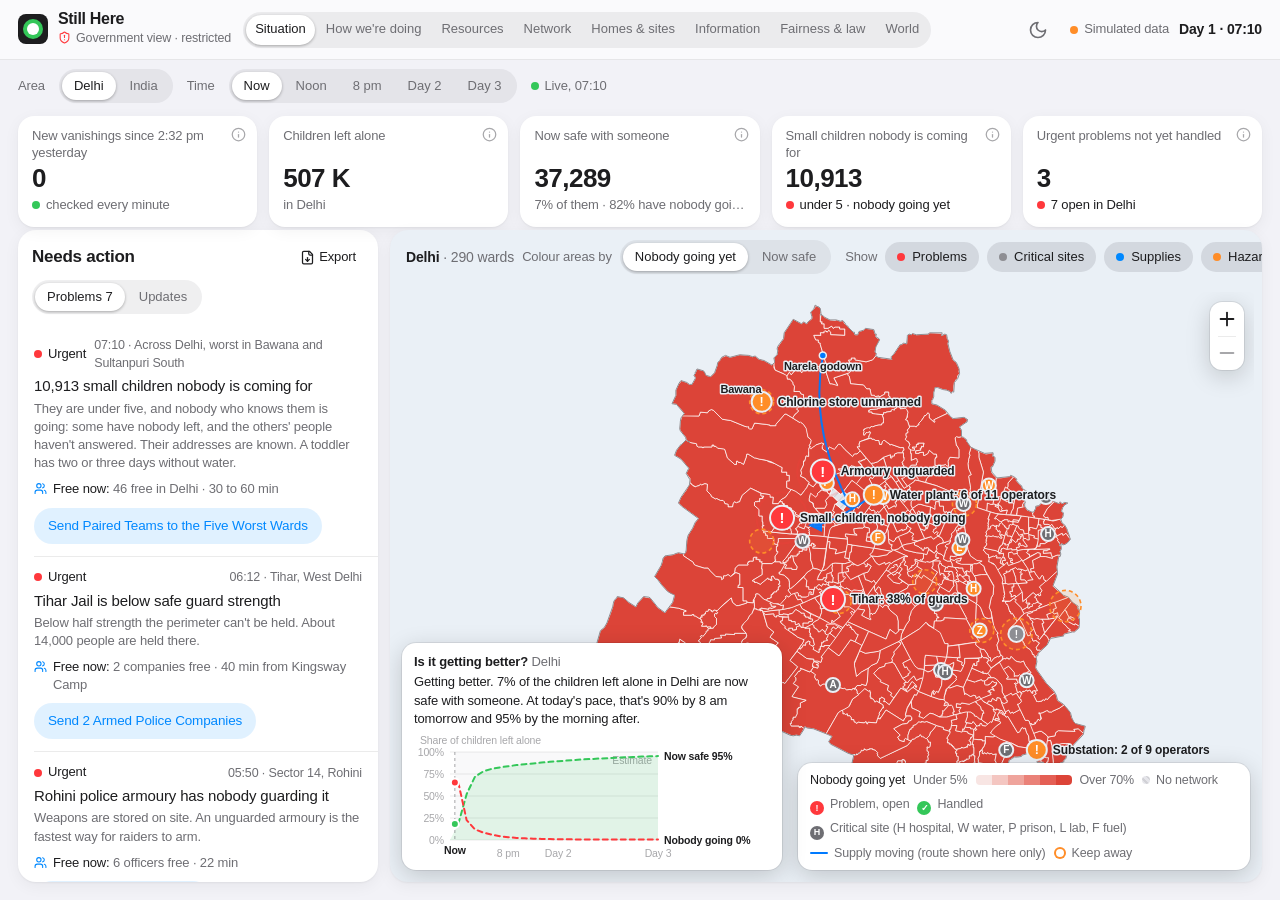
==== commit 7c43a54b: "Light/dark switch in all three portals; sidebar section renamed (Other portals, Help) Co-Authored-By" ====
--- a/cockpit.html
+++ b/cockpit.html
@@ -8,6 +8,7 @@
 <meta name="description" content="The restricted control-room side of Still Here, a prototype for the morning after half of everyone vanished. Simulated data.">
 <meta name="theme-color" content="#F2F2F7" media="(prefers-color-scheme: light)">
 <meta name="theme-color" content="#08080A" media="(prefers-color-scheme: dark)">
+<script src="js/theme.js"></script>
 <link rel="icon" href="icons/favicon-32.png" type="image/png" sizes="32x32">
 <link rel="stylesheet" href="css/apple/apple-system-colors.css">
 <link rel="stylesheet" href="css/apple/apple-buttons.css">
@@ -19,7 +20,7 @@
   <header class="hdr">
     <div class="brand"><span class="mark" aria-hidden="true"><i></i></span><div><b>Still Here</b><span data-help="govview" id="restricted">Government view · restricted</span></div></div>
     <nav class="tabs" id="tabs" aria-label="Pages"></nav>
-    <div class="hdr-r"><span class="who" id="who"></span><span class="badge" data-help="simulated">Simulated data</span><span class="clock">Day 1 · 07:10</span></div>
+    <div class="hdr-r"><button class="btn btn-compact btn-icon btn-plain" data-theme-toggle aria-label="Light or dark" title="Light or dark"></button><span class="who" id="who"></span><span class="badge" data-help="simulated">Simulated data</span><span class="clock">Day 1 · 07:10</span></div>
   </header>
   <main id="page"></main>
 </div>
--- a/css/cockpit.css
+++ b/css/cockpit.css
@@ -19,6 +19,12 @@
   --r0: #2B2526; --r1: #47272A; --r2: #682A2E; --r3: #8E2E33; --r4: #B8353A; --r5: #E04448; --nodata: #3A3A3E; --nodata-line: #4A4A50; --flow: #0091FF; --group-solid: #1C1C1E;
   --land: #2c2c30; --edge: rgb(0 0 0 / .55); --outline: #636366; --sel: #F5F5F7; --bg-map: #0e0e10; --btn-prominent-bg: #F5F5F7; --btn-prominent-fg: #1D1D1F; --card-shadow: none;
 } }
+:root[data-theme="dark"] {
+  --canvas: #08080A; --group: #1C1C1E; --group2: #242426; --elev: #1C1C1E; --label: #F5F5F7; --label2: rgb(235 235 245 / .62); --label3: rgb(235 235 245 / .36);
+  --hair: rgb(255 255 255 / .08); --fill: rgb(120 120 128 / .24); --fill2: rgb(120 120 128 / .36); --thumb: #48484A;
+  --r0: #2B2526; --r1: #47272A; --r2: #682A2E; --r3: #8E2E33; --r4: #B8353A; --r5: #E04448; --nodata: #3A3A3E; --nodata-line: #4A4A50; --flow: #0091FF; --group-solid: #1C1C1E;
+  --land: #2c2c30; --edge: rgb(0 0 0 / .55); --outline: #636366; --sel: #F5F5F7; --bg-map: #0e0e10; --btn-prominent-bg: #F5F5F7; --btn-prominent-fg: #1D1D1F; --card-shadow: none;
+}
 * { box-sizing: border-box; }
 html, body { margin: 0; height: 100%; }
 body { background: var(--canvas); color: var(--label); font: 14px/1.45 -apple-system, BlinkMacSystemFont, "SF Pro Text", "Segoe UI", Roboto, "Helvetica Neue", Arial, sans-serif; letter-spacing: -.01em; -webkit-font-smoothing: antialiased; overflow: hidden; }
@@ -265,6 +271,7 @@
 /* Homes & sites */
 :root { --v0: #ECECFA; --v1: #D4D4F5; --v2: #B4B4EE; --v3: #8E8EE4; --v4: #6767D6; --v5: #4343C2; }
 @media (prefers-color-scheme: dark) { :root:not([data-theme="light"]) { --v0: #24243A; --v1: #30305C; --v2: #3E3E82; --v3: #5252AA; --v4: #6E6ED2; --v5: #9C9CF2; } }
+:root[data-theme="dark"] { --v0: #24243A; --v1: #30305C; --v2: #3E3E82; --v3: #5252AA; --v4: #6E6ED2; --v5: #9C9CF2; }
 .vstats { display: grid; grid-template-columns: repeat(3, minmax(0, 1fr)); gap: 12px; margin-top: 12px; }
 .vstats > div { background: var(--group); border-radius: 12px; padding: 10px 12px; } .vstats span { display: block; font-size: 12.5px; color: var(--label2); }
 .vstats b { display: block; font-size: 22px; font-weight: 600; letter-spacing: -.02em; } .vstats b.sm { font-size: 14px; font-weight: 500; line-height: 1.35; margin-top: 4px; } .vstats em { display: block; font-style: normal; font-size: 12.5px; color: var(--label2); }
@@ -332,3 +339,5 @@
 :root[data-theme="dark"] { --glass-bg: #161617 !important; --glass-clear-bg: #161617 !important; }
 /* Apple tinted buttons for actions in lists */
 .qi .btn:not(.btn-prominent), table.t .btn:not(.btn-prominent), .drawer .btn:not(.btn-prominent) { background: color-mix(in srgb, var(--apple-blue) 12%, transparent); color: var(--apple-blue); }
+
+.hdr-r [data-theme-toggle] { color: var(--label2); }
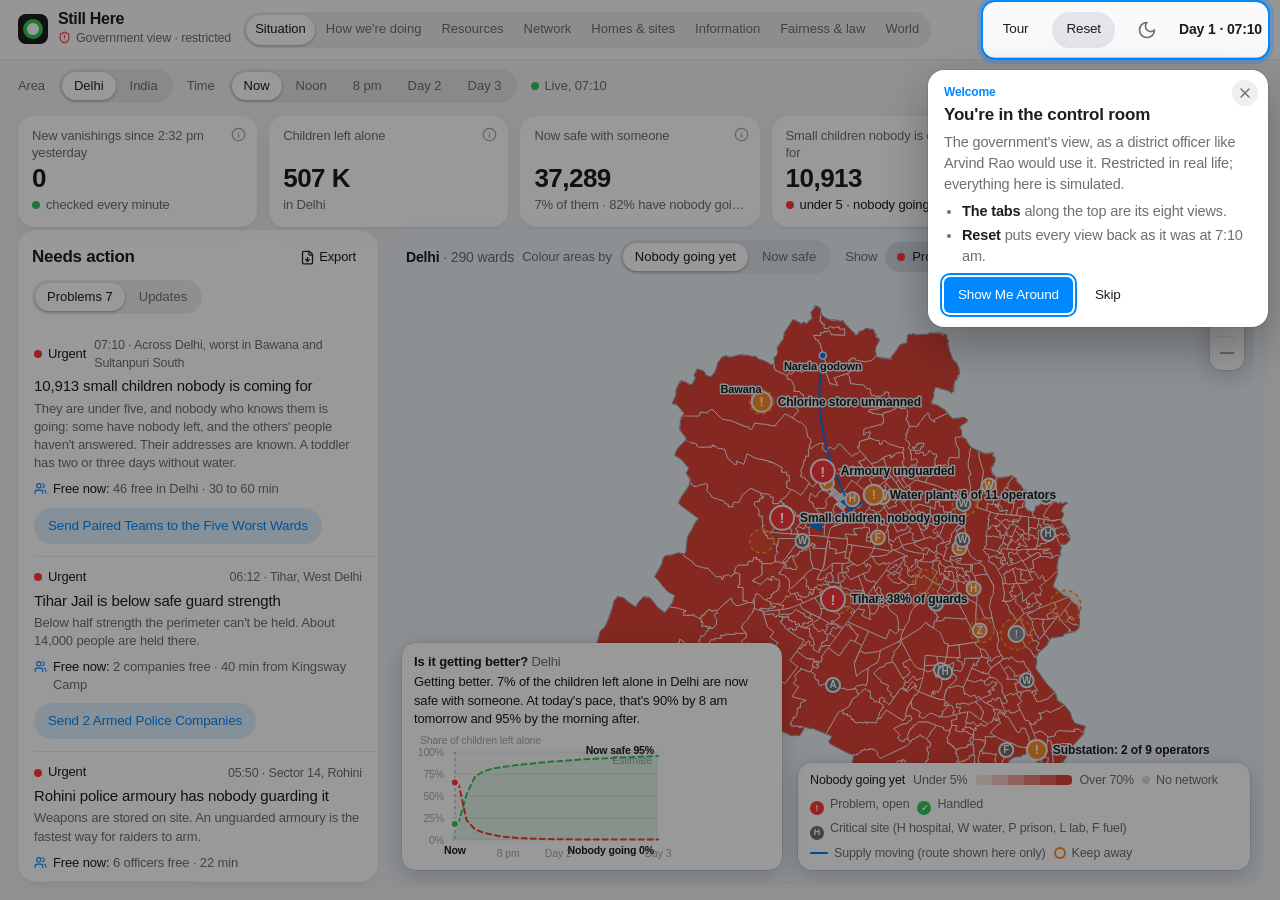
==== commit 5e98bc32: "Guided tour (first card, short tours, phone sheet; remembered in the browser), Live links open the p" ====
--- a/cockpit.html
+++ b/cockpit.html
@@ -14,13 +14,14 @@
 <link rel="stylesheet" href="css/apple/apple-buttons.css">
 <link rel="stylesheet" href="css/apple/apple-materials.css">
 <link rel="stylesheet" href="css/cockpit.css">
+<link rel="stylesheet" href="css/tour.css">
 </head>
 <body>
 <div class="app">
   <header class="hdr">
     <div class="brand"><span class="mark" aria-hidden="true"><i></i></span><div><b>Still Here</b><span data-help="govview" id="restricted">Government view · restricted</span></div></div>
     <nav class="tabs" id="tabs" aria-label="Pages"></nav>
-    <div class="hdr-r"><button class="btn btn-compact btn-icon btn-plain" data-theme-toggle aria-label="Light or dark" title="Light or dark"></button><span class="who" id="who"></span><span class="badge" data-help="simulated">Simulated data</span><span class="clock">Day 1 · 07:10</span></div>
+    <div class="hdr-r"><button class="btn btn-compact btn-plain" data-tour-start="1" title="A one-minute tour of the control room">Tour</button><button class="btn btn-compact" data-greset="1" title="Put every view back as it was at 7:10 am">Reset</button><button class="btn btn-compact btn-icon btn-plain" data-theme-toggle aria-label="Light or dark" title="Light or dark"></button><span class="who" id="who"></span><span class="badge" data-help="simulated">Simulated data</span><span class="clock">Day 1 · 07:10</span></div>
   </header>
   <main id="page"></main>
 </div>
@@ -30,5 +31,6 @@
 <script src="js/model.js"></script>
 <script src="js/map.js"></script>
 <script src="js/cockpit.js"></script>
+<script src="js/tour.js"></script>
 </body>
 </html>
--- a/css/cockpit.css
+++ b/css/cockpit.css
@@ -341,3 +341,8 @@
 .qi .btn:not(.btn-prominent), table.t .btn:not(.btn-prominent), .drawer .btn:not(.btn-prominent) { background: color-mix(in srgb, var(--apple-blue) 12%, transparent); color: var(--apple-blue); }
 
 .hdr-r [data-theme-toggle] { color: var(--label2); }
+/* 25 Oct evening: with Tour and Reset in the header, the tabs scroll sideways inside the header (never the page),
+   and "Simulated data" hides on narrower laptops (the first card says it) */
+@media (max-width: 1600px) and (min-width: 701px) { .tabs { min-width: 0; overflow-x: auto; scrollbar-width: none; } .tabs::-webkit-scrollbar { display: none; } }
+@media (max-width: 1520px) { .hdr-r .badge { display: none; } }
+@media (max-width: 700px) { .kpi .d { white-space: normal; } }
--- a/css/tour.css
+++ b/css/tour.css
@@ -0,0 +1,44 @@
+/* The guided tour (js/tour.js): the page dimmed a little, the control lit up, a small card beside it.
+   On phones the card is a sheet at the bottom (or the top, when the control is low). */
+.tour-dim { position: fixed; inset: 0; z-index: 1000; pointer-events: none; display: none; }
+.tour-dim.on { display: block; }
+.tour-dim svg { display: block; }
+.tour-dim path { fill: rgb(0 0 0 / .40); pointer-events: auto; }
+.tour-ring { position: fixed; z-index: 1001; pointer-events: none; display: none; border-radius: 12px; box-shadow: 0 0 0 2px var(--apple-blue), 0 0 0 6px color-mix(in srgb, var(--apple-blue) 28%, transparent); transition: left .2s ease, top .2s ease, width .2s ease, height .2s ease; }
+.tour-ring.on { display: block; }
+.tour-card { position: fixed; z-index: 1002; display: none; width: 340px; max-width: calc(100vw - 24px); max-height: calc(100vh - 24px); max-height: calc(100dvh - 24px); overflow: auto; padding: 14px 16px 14px; border-radius: 16px; background: var(--elev); color: var(--label); box-shadow: 0 18px 50px rgb(0 0 0 / .30), 0 0 0 1px var(--hair); font-size: 14.5px; line-height: 1.45; }
+.tour-card.on { display: block; }
+.tour-card.nudge { animation: tour-nudge .35s ease; }
+@keyframes tour-nudge { 30% { transform: translateX(-5px); } 70% { transform: translateX(5px); } }
+.tour-card h3 { margin: 2px 26px 4px 0; font-size: 17px; letter-spacing: -.01em; }
+.tour-card p { margin: 0 0 6px; color: var(--label2); }
+.tour-meta { display: flex; align-items: center; gap: 10px; font-size: 12px; font-weight: 600; color: var(--apple-blue); text-transform: none; }
+.tour-skip { margin-left: auto; margin-right: 26px; border: 0; background: none; padding: 0; font: inherit; color: var(--label2); cursor: pointer; }
+.tour-x { position: absolute; top: 10px; right: 10px; width: 26px; height: 26px; display: inline-flex; align-items: center; justify-content: center; border: 0; border-radius: 50%; background: var(--fill); color: var(--label2); cursor: pointer; }
+.tour-keys { margin: 6px 0 8px; padding: 0 0 0 18px; color: var(--label2); }
+.tour-keys li { margin: 3px 0; } .tour-keys b { color: var(--label); font-weight: 600; white-space: nowrap; } .tour-keys b svg { vertical-align: -2px; }
+.tour-btns { display: flex; flex-wrap: wrap; align-items: center; gap: 8px; margin-top: 10px; }
+.tour-card.sheet { width: auto; max-width: none; border-radius: 20px; padding: 14px 16px 16px; }
+/* The small chip a returning visitor sees on a screen they haven't toured yet */
+.tour-chip { position: fixed; z-index: 900; left: 50%; top: 64px; transform: translateX(-50%); width: max-content; display: flex; align-items: center; gap: 6px; padding: 6px 6px 6px 14px; border-radius: 999px; background: var(--elev); box-shadow: 0 8px 28px rgb(0 0 0 / .22), 0 0 0 1px var(--hair); font-size: 13.5px; font-weight: 500; max-width: calc(100vw - 24px); animation: tour-in .25s ease; }
+.tour-chip .tour-x { position: static; width: 24px; height: 24px; flex: none; }
+.tour-chip .btn { white-space: nowrap; }
+body.phone .tour-chip { top: 70px; }
+@keyframes tour-in { from { opacity: 0; transform: translate(-50%, -6px); } }
+/* Welcome back: a small card in the corner, nothing dimmed */
+.tour-wb { position: fixed; z-index: 900; right: 16px; bottom: 16px; width: 330px; max-width: calc(100vw - 24px); padding: 14px 16px; border-radius: 16px; background: var(--elev); box-shadow: 0 18px 50px rgb(0 0 0 / .28), 0 0 0 1px var(--hair); font-size: 14.5px; line-height: 1.45; animation: tour-up .25s ease; }
+.tour-wb h3 { margin: 0 26px 4px 0; font-size: 17px; } .tour-wb p { margin: 0; color: var(--label2); }
+@keyframes tour-up { from { opacity: 0; transform: translateY(8px); } }
+@media (max-width: 759px) {
+  .tour-chip { top: calc(60px + env(safe-area-inset-top)); }
+  .tour-wb { left: 12px; right: 12px; width: auto; bottom: calc(84px + env(safe-area-inset-bottom)); }
+}
+@media (prefers-reduced-motion: reduce) { .tour-ring { transition: none; } .tour-card.nudge, .tour-chip, .tour-wb { animation: none; } }
+
+.tour-sp { flex: 1; }
+.tour-sr { position: fixed; top: 0; left: 0; width: 1px; height: 1px; overflow: hidden; clip: rect(0 0 0 0); white-space: nowrap; }
+/* Bigger targets for Skip and close (the drawn button stays small), notes above the tour, welcome back clear of Messages */
+.tour-card .tour-x::after, .tour-wb .tour-x::after { content: ""; position: absolute; inset: -9px; }
+.tour-skip { padding: 12px 8px; margin-block: -12px; }
+body.touring .fb-toast { z-index: 1003 !important; }
+.tour-wb.left { right: auto; left: 260px; }
